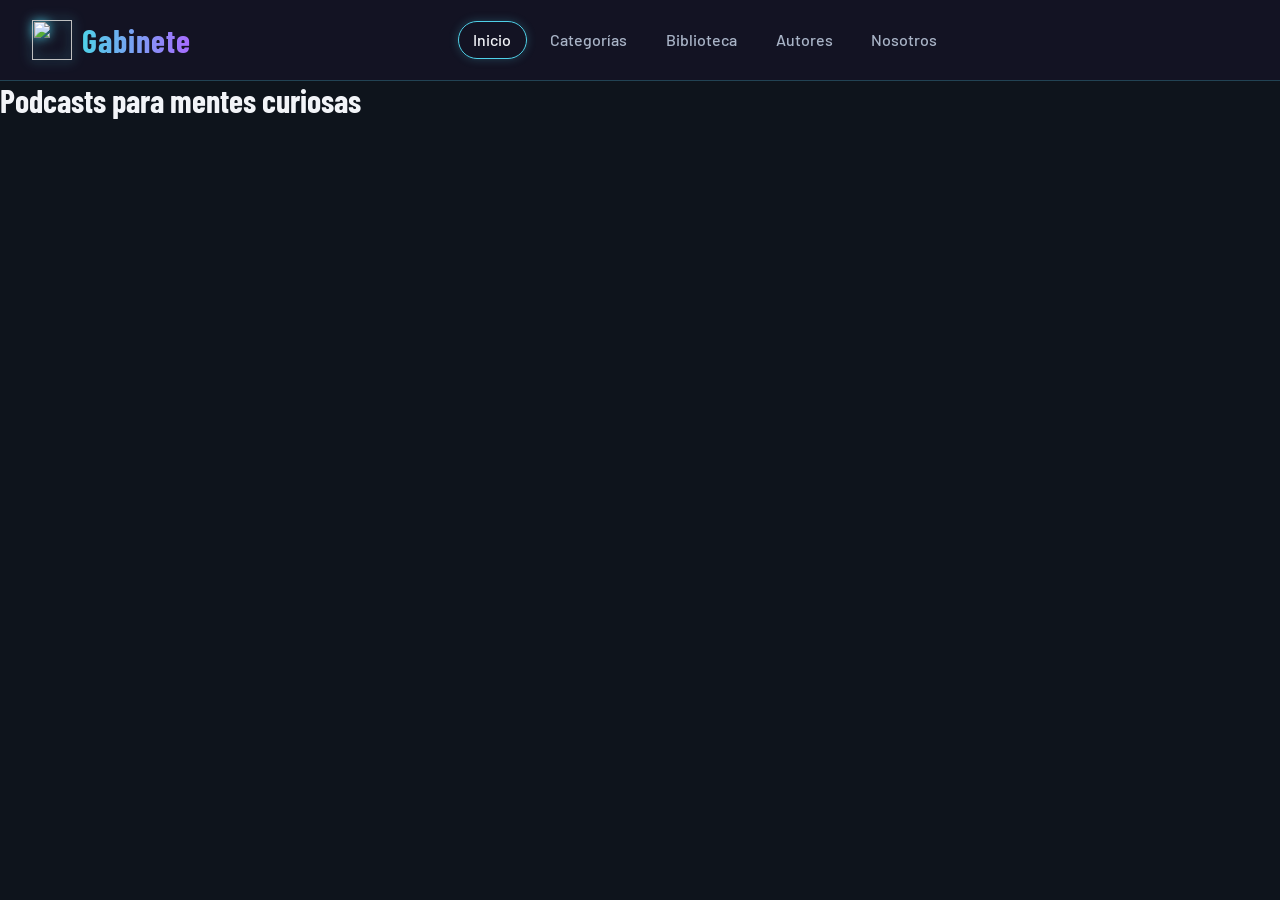
==== index.html @ 18456041 "feat: shared header with logo, navigation menu and animated loader" ====
<!DOCTYPE html>
<html lang="es">
<head>
    <meta charset="UTF-8">
    <meta name="viewport" content="width=device-width, initial-scale=1.0">
    <meta name="description" content="Gabinete, una mini app para escuchar podcasts sobre curiosidades de ciencia, historia, naturaleza, lenguaje, cuerpo humano y espacio.">
    <meta name="author" content="Alba Ruiz de la Vega">
    <title>Gabinete · Podcasts de curiosidades</title>
    <link rel="icon" type="image/svg+xml" href="https://res.cloudinary.com/CLOUD_NAME/image/upload/gabinete/icono.svg">
    <link rel="preconnect" href="https://fonts.googleapis.com">
    <link rel="preconnect" href="https://fonts.gstatic.com" crossorigin>
    <link rel="stylesheet" href="https://fonts.googleapis.com/css2?family=Barlow+Condensed:wght@600;700&family=Barlow:wght@400;500;600&display=swap">
    <link rel="stylesheet" href="styles.css">
</head>
<body>
    <header class="cabecera">
        <a class="cabeceraLogo" href="index.html">
            <img class="cabeceraIcono" src="https://res.cloudinary.com/CLOUD_NAME/image/upload/gabinete/icono.svg" alt="" width="40" height="40">
            <span class="cabeceraNombre">Gabinete</span>
        </a>
        <nav aria-label="Menú principal">
            <ul class="menuLista">
                <li><a class="menuEnlaceActivo" href="index.html" aria-current="page">Inicio</a></li>
                <li><a class="menuEnlace" href="categories.html">Categorías</a></li>
                <li><a class="menuEnlace" href="library.html">Biblioteca</a></li>
                <li><a class="menuEnlace" href="authors.html">Autores</a></li>
                <li><a class="menuEnlace" href="about.html">Nosotros</a></li>
            </ul>
        </nav>
        <div class="cargador" aria-hidden="true"></div>
    </header>
    <main>
        <h1>Podcasts para mentes curiosas</h1>
    </main>
</body>
</html>
---- styles.css ----
:root {
    --colorFondo: #0E141C;
    --colorFondoOscuro: #171328;
    --colorCian: #4FD1E8;
    --colorVioleta: #A86BFF;
    --colorAzul: #2F80ED;
    --colorTexto: #F2F4F8;
    --colorTextoSuave: #A9B4C7;
    --colorCristal: rgba(23, 19, 40, 0.6);
    --colorBordeCristal: rgba(79, 209, 232, 0.25);
    --colorBrilloVioleta: rgba(168, 107, 255, 0.18);
    --degradadoPrincipal: linear-gradient(90deg, var(--colorCian), var(--colorVioleta));
    --transicionBase: 0.3s ease;
    --fuenteTitulos: "Barlow Condensed", sans-serif;
    --fuenteTexto: "Barlow", sans-serif;
}

*,
*::before,
*::after {
    box-sizing: border-box;
    margin: 0;
    padding: 0;
}

body {
    min-height: 100vh;
    background-color: var(--colorFondo);
    color: var(--colorTexto);
    font-family: var(--fuenteTexto);
    font-size: 1rem;
    line-height: 1.5;
}

h1,
h2,
h3 {
    font-family: var(--fuenteTitulos);
    font-weight: 700;
    line-height: 1.2;
}

img {
    display: block;
    max-width: 100%;
}

a {
    color: inherit;
}

a:focus-visible {
    outline: 2px solid var(--colorCian);
    outline-offset: 3px;
}

ul,
ol {
    list-style: none;
}

.tituloOculto {
    position: absolute;
    width: 1px;
    height: 1px;
    overflow: hidden;
    clip-path: inset(50%);
    white-space: nowrap;
}

.cabecera {
    display: flex;
    align-items: center;
    justify-content: space-between;
    gap: 1.5rem;
    padding: 1rem 2rem;
    background-color: var(--colorCristal);
    border-bottom: 1px solid var(--colorBordeCristal);
}

.cabeceraLogo {
    display: flex;
    align-items: center;
    gap: 0.6rem;
    text-decoration: none;
    border-radius: 8px;
    transition: transform var(--transicionBase);
}

.cabeceraIcono {
    filter: drop-shadow(0 0 6px var(--colorCian));
}

.cabeceraNombre {
    font-family: var(--fuenteTitulos);
    font-size: 2rem;
    font-weight: 700;
    letter-spacing: 1px;
    background: var(--degradadoPrincipal);
    background-clip: text;
    color: transparent;
}

.menuLista {
    display: flex;
    flex-wrap: wrap;
    gap: 0.5rem;
}

.menuEnlace,
.menuEnlaceActivo {
    display: block;
    padding: 0.4rem 0.9rem;
    border: 1px solid transparent;
    border-radius: 999px;
    font-weight: 500;
    text-decoration: none;
    transition: background-color var(--transicionBase), color var(--transicionBase), transform var(--transicionBase);
}

.menuEnlace {
    color: var(--colorTextoSuave);
}

.menuEnlaceActivo {
    color: var(--colorTexto);
    border-color: var(--colorCian);
    box-shadow: 0 0 10px var(--colorBordeCristal);
}

.menuEnlace:hover,
.menuEnlaceActivo:hover {
    color: var(--colorTexto);
    background-color: var(--colorBrilloVioleta);
}

.cabeceraLogo:active,
.menuEnlace:active,
.menuEnlaceActivo:active {
    transform: scale(0.95);
}

.cargador {
    width: 28px;
    height: 28px;
    border: 3px solid var(--colorBordeCristal);
    border-top-color: var(--colorCian);
    border-radius: 50%;
    animation: cargaDesvanecida 1s ease-in forwards;
}

@keyframes cargaDesvanecida {
    0% {
        transform: rotate(0deg);
        opacity: 1;
    }

    70% {
        opacity: 1;
    }

    100% {
        transform: rotate(720deg);
        opacity: 0;
    }
}
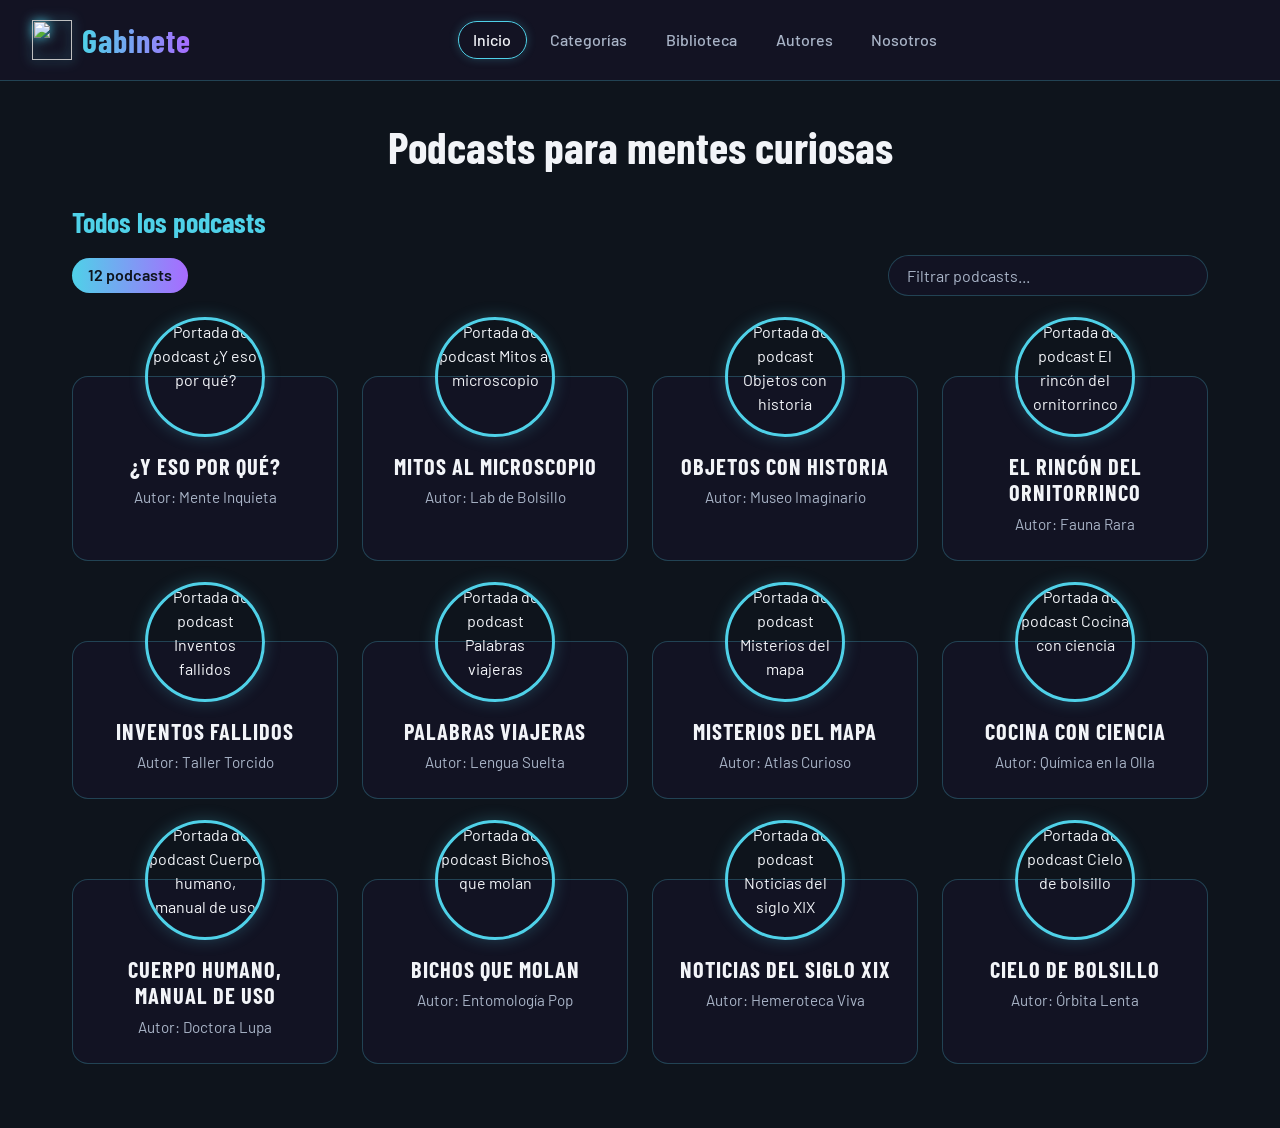
==== commit 0ad56491: "feat: badge, search bar and grid of 12 podcast cards in index" ====
--- a/index.html
+++ b/index.html
@@ -29,8 +29,126 @@
         </nav>
         <div class="cargador" aria-hidden="true"></div>
     </header>
-    <main>
-        <h1>Podcasts para mentes curiosas</h1>
+    <main class="inicio">
+        <h1 class="inicioTitulo">Podcasts para mentes curiosas</h1>
+        <section aria-labelledby="podcastsTitulo">
+            <h2 class="podcastsTitulo" id="podcastsTitulo">Todos los podcasts</h2>
+            <div class="podcastsBarra">
+                <p class="podcastsInsignia">12 podcasts</p>
+                <label class="textoOculto" for="filtroPodcasts">Filtrar podcasts</label>
+                <input class="buscadorCampo" type="search" id="filtroPodcasts" name="filtroPodcasts" placeholder="Filtrar podcasts...">
+            </div>
+            <ul class="podcastsCuadricula">
+                <li>
+                    <article class="tarjeta">
+                        <a class="tarjetaEnlace" href="podcast.html#yEsoPorQue">
+                            <img class="tarjetaImagen" src="https://res.cloudinary.com/CLOUD_NAME/image/upload/gabinete/01.jpg" alt="Portada del podcast ¿Y eso por qué?" width="120" height="120">
+                            <h3 class="tarjetaTitulo">¿Y eso por qué?</h3>
+                            <p class="tarjetaAutor">Autor: Mente Inquieta</p>
+                        </a>
+                    </article>
+                </li>
+                <li>
+                    <article class="tarjeta">
+                        <a class="tarjetaEnlace" href="podcast.html#mitosAlMicroscopio">
+                            <img class="tarjetaImagen" src="https://res.cloudinary.com/CLOUD_NAME/image/upload/gabinete/02.jpg" alt="Portada del podcast Mitos al microscopio" width="120" height="120">
+                            <h3 class="tarjetaTitulo">Mitos al microscopio</h3>
+                            <p class="tarjetaAutor">Autor: Lab de Bolsillo</p>
+                        </a>
+                    </article>
+                </li>
+                <li>
+                    <article class="tarjeta">
+                        <a class="tarjetaEnlace" href="podcast.html#objetosConHistoria">
+                            <img class="tarjetaImagen" src="https://res.cloudinary.com/CLOUD_NAME/image/upload/gabinete/03.jpg" alt="Portada del podcast Objetos con historia" width="120" height="120">
+                            <h3 class="tarjetaTitulo">Objetos con historia</h3>
+                            <p class="tarjetaAutor">Autor: Museo Imaginario</p>
+                        </a>
+                    </article>
+                </li>
+                <li>
+                    <article class="tarjeta">
+                        <a class="tarjetaEnlace" href="podcast.html#rinconOrnitorrinco">
+                            <img class="tarjetaImagen" src="https://res.cloudinary.com/CLOUD_NAME/image/upload/gabinete/04.jpg" alt="Portada del podcast El rincón del ornitorrinco" width="120" height="120">
+                            <h3 class="tarjetaTitulo">El rincón del ornitorrinco</h3>
+                            <p class="tarjetaAutor">Autor: Fauna Rara</p>
+                        </a>
+                    </article>
+                </li>
+                <li>
+                    <article class="tarjeta">
+                        <a class="tarjetaEnlace" href="podcast.html#inventosFallidos">
+                            <img class="tarjetaImagen" src="https://res.cloudinary.com/CLOUD_NAME/image/upload/gabinete/05.jpg" alt="Portada del podcast Inventos fallidos" width="120" height="120">
+                            <h3 class="tarjetaTitulo">Inventos fallidos</h3>
+                            <p class="tarjetaAutor">Autor: Taller Torcido</p>
+                        </a>
+                    </article>
+                </li>
+                <li>
+                    <article class="tarjeta">
+                        <a class="tarjetaEnlace" href="podcast.html#palabrasViajeras">
+                            <img class="tarjetaImagen" src="https://res.cloudinary.com/CLOUD_NAME/image/upload/gabinete/06.jpg" alt="Portada del podcast Palabras viajeras" width="120" height="120">
+                            <h3 class="tarjetaTitulo">Palabras viajeras</h3>
+                            <p class="tarjetaAutor">Autor: Lengua Suelta</p>
+                        </a>
+                    </article>
+                </li>
+                <li>
+                    <article class="tarjeta">
+                        <a class="tarjetaEnlace" href="podcast.html#misteriosDelMapa">
+                            <img class="tarjetaImagen" src="https://res.cloudinary.com/CLOUD_NAME/image/upload/gabinete/07.jpg" alt="Portada del podcast Misterios del mapa" width="120" height="120">
+                            <h3 class="tarjetaTitulo">Misterios del mapa</h3>
+                            <p class="tarjetaAutor">Autor: Atlas Curioso</p>
+                        </a>
+                    </article>
+                </li>
+                <li>
+                    <article class="tarjeta">
+                        <a class="tarjetaEnlace" href="podcast.html#cocinaConCiencia">
+                            <img class="tarjetaImagen" src="https://res.cloudinary.com/CLOUD_NAME/image/upload/gabinete/08.jpg" alt="Portada del podcast Cocina con ciencia" width="120" height="120">
+                            <h3 class="tarjetaTitulo">Cocina con ciencia</h3>
+                            <p class="tarjetaAutor">Autor: Química en la Olla</p>
+                        </a>
+                    </article>
+                </li>
+                <li>
+                    <article class="tarjeta">
+                        <a class="tarjetaEnlace" href="podcast.html#cuerpoHumano">
+                            <img class="tarjetaImagen" src="https://res.cloudinary.com/CLOUD_NAME/image/upload/gabinete/09.jpg" alt="Portada del podcast Cuerpo humano, manual de uso" width="120" height="120">
+                            <h3 class="tarjetaTitulo">Cuerpo humano, manual de uso</h3>
+                            <p class="tarjetaAutor">Autor: Doctora Lupa</p>
+                        </a>
+                    </article>
+                </li>
+                <li>
+                    <article class="tarjeta">
+                        <a class="tarjetaEnlace" href="podcast.html#bichosQueMolan">
+                            <img class="tarjetaImagen" src="https://res.cloudinary.com/CLOUD_NAME/image/upload/gabinete/10.jpg" alt="Portada del podcast Bichos que molan" width="120" height="120">
+                            <h3 class="tarjetaTitulo">Bichos que molan</h3>
+                            <p class="tarjetaAutor">Autor: Entomología Pop</p>
+                        </a>
+                    </article>
+                </li>
+                <li>
+                    <article class="tarjeta">
+                        <a class="tarjetaEnlace" href="podcast.html#noticiasSigloXix">
+                            <img class="tarjetaImagen" src="https://res.cloudinary.com/CLOUD_NAME/image/upload/gabinete/11.jpg" alt="Portada del podcast Noticias del siglo XIX" width="120" height="120">
+                            <h3 class="tarjetaTitulo">Noticias del siglo XIX</h3>
+                            <p class="tarjetaAutor">Autor: Hemeroteca Viva</p>
+                        </a>
+                    </article>
+                </li>
+                <li>
+                    <article class="tarjeta">
+                        <a class="tarjetaEnlace" href="podcast.html#cieloDeBolsillo">
+                            <img class="tarjetaImagen" src="https://res.cloudinary.com/CLOUD_NAME/image/upload/gabinete/12.jpg" alt="Portada del podcast Cielo de bolsillo" width="120" height="120">
+                            <h3 class="tarjetaTitulo">Cielo de bolsillo</h3>
+                            <p class="tarjetaAutor">Autor: Órbita Lenta</p>
+                        </a>
+                    </article>
+                </li>
+            </ul>
+        </section>
     </main>
 </body>
 </html>
--- a/styles.css
+++ b/styles.css
@@ -59,7 +59,7 @@
     list-style: none;
 }
 
-.tituloOculto {
+.textoOculto {
     position: absolute;
     width: 1px;
     height: 1px;
@@ -164,3 +164,129 @@
         opacity: 0;
     }
 }
+
+.inicio {
+    max-width: 1200px;
+    margin: 0 auto;
+    padding: 2.5rem 2rem 4rem;
+}
+
+.inicioTitulo {
+    margin-bottom: 2rem;
+    font-size: 2.75rem;
+    text-align: center;
+}
+
+.podcastsTitulo {
+    margin-bottom: 1rem;
+    font-size: 1.75rem;
+    color: var(--colorCian);
+}
+
+.podcastsBarra {
+    display: flex;
+    align-items: center;
+    justify-content: space-between;
+    flex-wrap: wrap;
+    gap: 1rem;
+}
+
+.podcastsInsignia {
+    padding: 0.35rem 1rem;
+    border-radius: 999px;
+    background: var(--degradadoPrincipal);
+    color: var(--colorFondo);
+    font-weight: 600;
+}
+
+.buscadorCampo {
+    width: 100%;
+    max-width: 320px;
+    padding: 0.6rem 1.1rem;
+    border: 1px solid var(--colorBordeCristal);
+    border-radius: 999px;
+    background-color: var(--colorCristal);
+    color: var(--colorTexto);
+    font-family: inherit;
+    font-size: 1rem;
+    transition: border-color var(--transicionBase), box-shadow var(--transicionBase);
+}
+
+.buscadorCampo::placeholder {
+    color: var(--colorTextoSuave);
+}
+
+.buscadorCampo:hover {
+    border-color: var(--colorCian);
+}
+
+.buscadorCampo:focus,
+.buscadorCampo:focus-visible {
+    outline: none;
+    border-color: var(--colorVioleta);
+    box-shadow: 0 0 0 3px var(--colorBrilloVioleta), 0 0 14px var(--colorVioleta);
+}
+
+.buscadorCampo:active {
+    border-color: var(--colorAzul);
+}
+
+.podcastsCuadricula {
+    display: grid;
+    grid-template-columns: repeat(4, 1fr);
+    column-gap: 1.5rem;
+    row-gap: 5rem;
+    margin-top: 5rem;
+}
+
+.tarjeta {
+    height: 100%;
+    border: 1px solid var(--colorBordeCristal);
+    border-radius: 16px;
+    background-color: var(--colorCristal);
+    text-align: center;
+    transition: transform var(--transicionBase), border-color var(--transicionBase), box-shadow var(--transicionBase);
+}
+
+.tarjeta:hover,
+.tarjeta:focus-within {
+    transform: translateY(-6px);
+    border-color: var(--colorCian);
+    box-shadow: 0 0 18px var(--colorBordeCristal);
+}
+
+.tarjeta:active {
+    transform: translateY(-2px) scale(0.98);
+}
+
+.tarjetaEnlace {
+    display: flex;
+    flex-direction: column;
+    align-items: center;
+    height: 100%;
+    padding: 0 1.25rem 1.5rem;
+    border-radius: 16px;
+    text-decoration: none;
+}
+
+.tarjetaImagen {
+    width: 120px;
+    height: 120px;
+    margin-top: -60px;
+    border: 3px solid var(--colorCian);
+    border-radius: 50%;
+    object-fit: cover;
+    box-shadow: 0 0 16px var(--colorBordeCristal);
+}
+
+.tarjetaTitulo {
+    margin: 1rem 0 0.4rem;
+    font-size: 1.4rem;
+    letter-spacing: 1px;
+    text-transform: uppercase;
+}
+
+.tarjetaAutor {
+    color: var(--colorTextoSuave);
+    font-size: 0.95rem;
+}
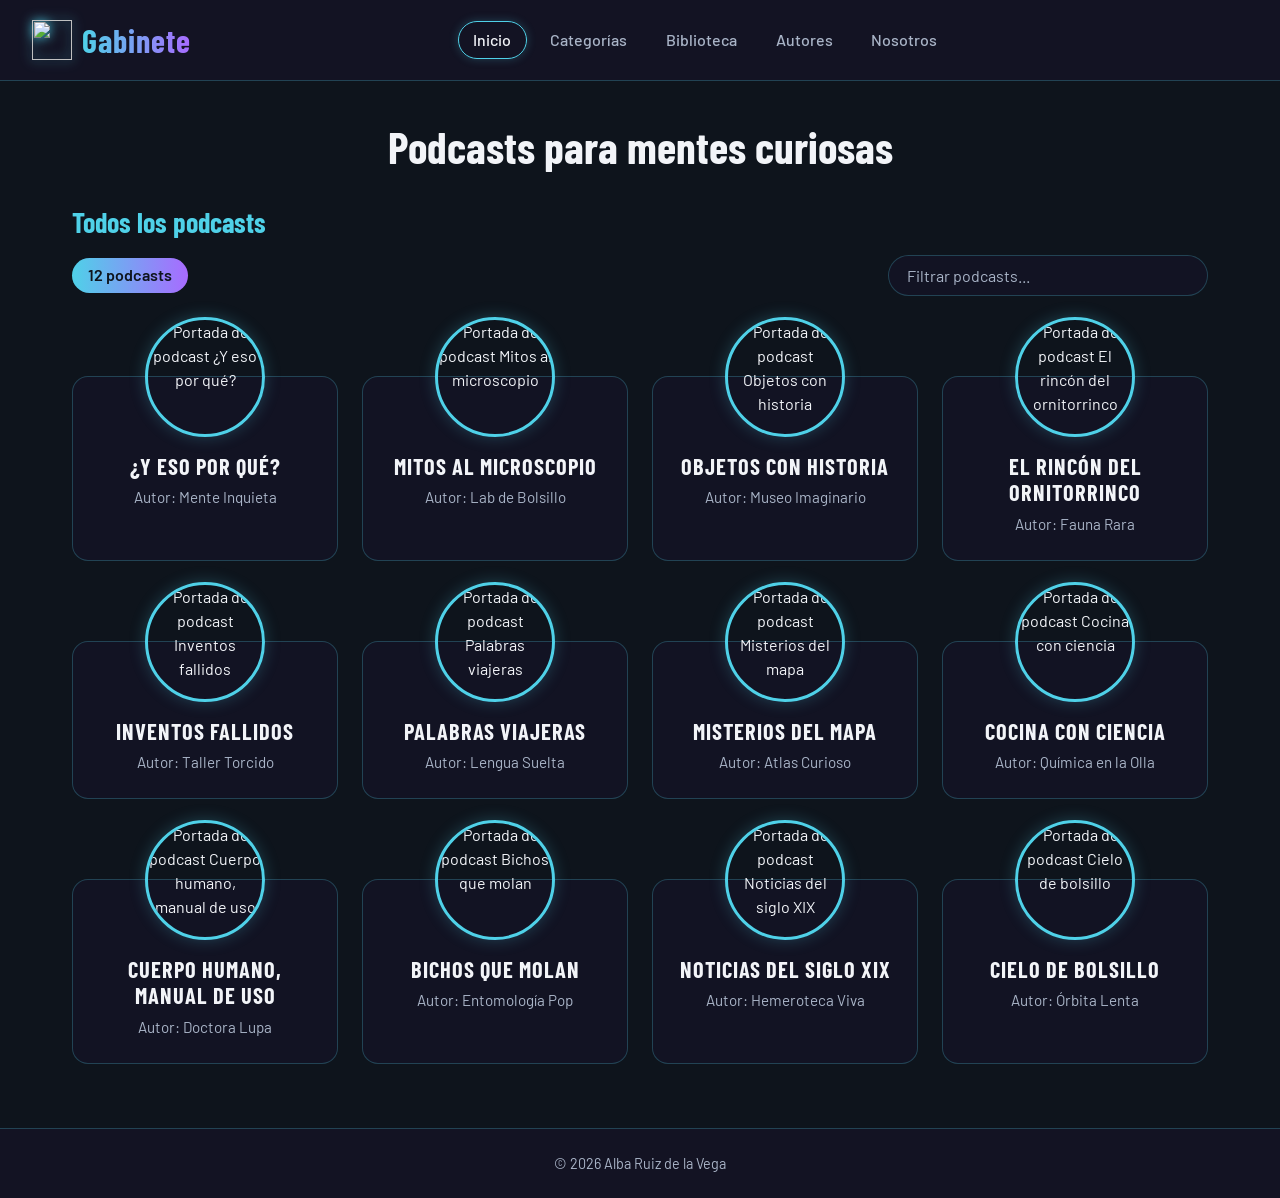
==== commit 3382ead2: "feat: pie de página común en las tres páginas" ====
--- a/index.html
+++ b/index.html
@@ -150,5 +150,8 @@
             </ul>
         </section>
     </main>
+    <footer class="pie">
+        <p>© 2026 Alba Ruiz de la Vega</p>
+    </footer>
 </body>
 </html>
--- a/styles.css
+++ b/styles.css
@@ -24,6 +24,8 @@
 }
 
 body {
+    display: flex;
+    flex-direction: column;
     min-height: 100vh;
     background-color: var(--colorFondo);
     color: var(--colorTexto);
@@ -49,7 +51,8 @@
     color: inherit;
 }
 
-a:focus-visible {
+a:focus-visible,
+.transcripcionResumen:focus-visible {
     outline: 2px solid var(--colorCian);
     outline-offset: 3px;
 }
@@ -165,7 +168,9 @@
     }
 }
 
-.inicio {
+.inicio,
+.detalle {
+    width: 100%;
     max-width: 1200px;
     margin: 0 auto;
     padding: 2.5rem 2rem 4rem;
@@ -191,7 +196,9 @@
     gap: 1rem;
 }
 
-.podcastsInsignia {
+.podcastsInsignia,
+.episodioEtiqueta {
+    width: fit-content;
     padding: 0.35rem 1rem;
     border-radius: 999px;
     background: var(--degradadoPrincipal);
@@ -212,10 +219,6 @@
     transition: border-color var(--transicionBase), box-shadow var(--transicionBase);
 }
 
-.buscadorCampo::placeholder {
-    color: var(--colorTextoSuave);
-}
-
 .buscadorCampo:hover {
     border-color: var(--colorCian);
 }
@@ -239,11 +242,17 @@
     margin-top: 5rem;
 }
 
-.tarjeta {
-    height: 100%;
+.tarjeta,
+.lateral,
+.episodiosContador,
+.episodioContenido {
     border: 1px solid var(--colorBordeCristal);
     border-radius: 16px;
     background-color: var(--colorCristal);
+}
+
+.tarjeta {
+    height: 100%;
     text-align: center;
     transition: transform var(--transicionBase), border-color var(--transicionBase), box-shadow var(--transicionBase);
 }
@@ -287,6 +296,204 @@
 }
 
 .tarjetaAutor {
+    font-size: 0.95rem;
+}
+
+.buscadorCampo::placeholder,
+.tarjetaAutor,
+.lateralDescripcion,
+.episodiosTabla td,
+.episodioDatos,
+.transcripcionTexto,
+.pie {
     color: var(--colorTextoSuave);
-    font-size: 0.95rem;
-}
+}
+
+.podcast,
+.podcastPorDefecto,
+.episodio,
+.episodioPorDefecto {
+    display: none;
+    align-items: flex-start;
+    gap: 2rem;
+}
+
+.podcast:target,
+.podcastPorDefecto:target,
+.listaPodcasts:not(:has(:target)) .podcastPorDefecto,
+.episodio:target,
+.episodioPorDefecto:target,
+.listaEpisodios:not(:has(:target)) .episodioPorDefecto {
+    display: flex;
+}
+
+.lateral {
+    flex: 0 0 300px;
+    padding: 1.5rem;
+}
+
+.lateralImagen {
+    width: 100%;
+    height: auto;
+    margin-bottom: 1rem;
+    border-radius: 12px;
+    aspect-ratio: 1;
+    object-fit: cover;
+}
+
+.lateralTitulo,
+.lateralAutor {
+    margin-bottom: 0.75rem;
+    padding-bottom: 0.75rem;
+    border-bottom: 1px solid var(--colorBordeCristal);
+}
+
+.lateralTitulo {
+    font-size: 1.9rem;
+}
+
+.lateralAutor {
+    color: var(--colorCian);
+    font-weight: 500;
+}
+
+.lateralEnlaceImagen {
+    display: block;
+    border-radius: 12px;
+    transition: opacity var(--transicionBase), transform var(--transicionBase);
+}
+
+.lateralEnlaceImagen:hover {
+    opacity: 0.85;
+}
+
+.lateralEnlaceImagen:active {
+    transform: scale(0.98);
+}
+
+.episodios {
+    flex: 1;
+    min-width: 0;
+}
+
+.episodiosContador {
+    display: inline-block;
+    margin-bottom: 1.25rem;
+    padding: 0.6rem 1.4rem;
+    font-size: 1.5rem;
+}
+
+.episodiosTabla {
+    width: 100%;
+    border: 1px solid var(--colorBordeCristal);
+    border-collapse: collapse;
+    background-color: var(--colorCristal);
+}
+
+.episodiosTabla th,
+.episodiosTabla td {
+    padding: 0.85rem 1rem;
+    border-bottom: 1px solid var(--colorBordeCristal);
+    text-align: left;
+}
+
+.episodiosTabla th {
+    background-color: var(--colorFondoOscuro);
+    color: var(--colorCian);
+    font-family: var(--fuenteTitulos);
+    font-size: 1.1rem;
+    letter-spacing: 1px;
+    text-transform: uppercase;
+}
+
+.episodiosEnlace,
+.lateralEnlace,
+.episodioEnlace {
+    text-decoration: none;
+    transition: color var(--transicionBase);
+}
+
+.episodiosEnlace {
+    color: var(--colorTexto);
+    font-weight: 500;
+}
+
+.episodioEnlace {
+    color: var(--colorCian);
+    font-weight: 600;
+}
+
+.episodiosEnlace:hover,
+.lateralEnlace:hover,
+.episodioEnlace:hover {
+    color: var(--colorCian);
+    text-decoration: underline;
+}
+
+.episodiosEnlace:active,
+.lateralEnlace:active,
+.episodioEnlace:active {
+    color: var(--colorVioleta);
+}
+
+.episodioContenido {
+    flex: 1;
+    min-width: 0;
+    padding: 2rem;
+}
+
+.episodioTitulo {
+    margin: 1rem 0 0.5rem;
+    font-size: 2.4rem;
+}
+
+.episodioDatos {
+    margin-bottom: 1.5rem;
+    font-weight: 500;
+}
+
+.episodioTexto {
+    margin-bottom: 1rem;
+}
+
+.episodioAudio {
+    display: block;
+    width: 100%;
+    margin: 1.5rem 0;
+    border: 1px solid var(--colorCian);
+    border-radius: 999px;
+    box-shadow: 0 0 14px var(--colorBordeCristal);
+}
+
+.transcripcion {
+    padding: 1rem 1.25rem;
+    border: 1px solid var(--colorBordeCristal);
+    border-radius: 12px;
+    background-color: var(--colorFondoOscuro);
+}
+
+.transcripcionResumen {
+    color: var(--colorCian);
+    font-family: var(--fuenteTitulos);
+    font-size: 1.25rem;
+    font-weight: 600;
+    cursor: pointer;
+    transition: color var(--transicionBase);
+}
+
+.transcripcionResumen:hover {
+    color: var(--colorTexto);
+}
+
+.transcripcionTexto {
+    margin-top: 0.75rem;
+}
+
+.pie {
+    margin-top: auto;
+    padding: 1.5rem 2rem;
+    border-top: 1px solid var(--colorBordeCristal);
+    background-color: var(--colorCristal);
+    font-size: 0.9rem;
+    text-align: center;
+}
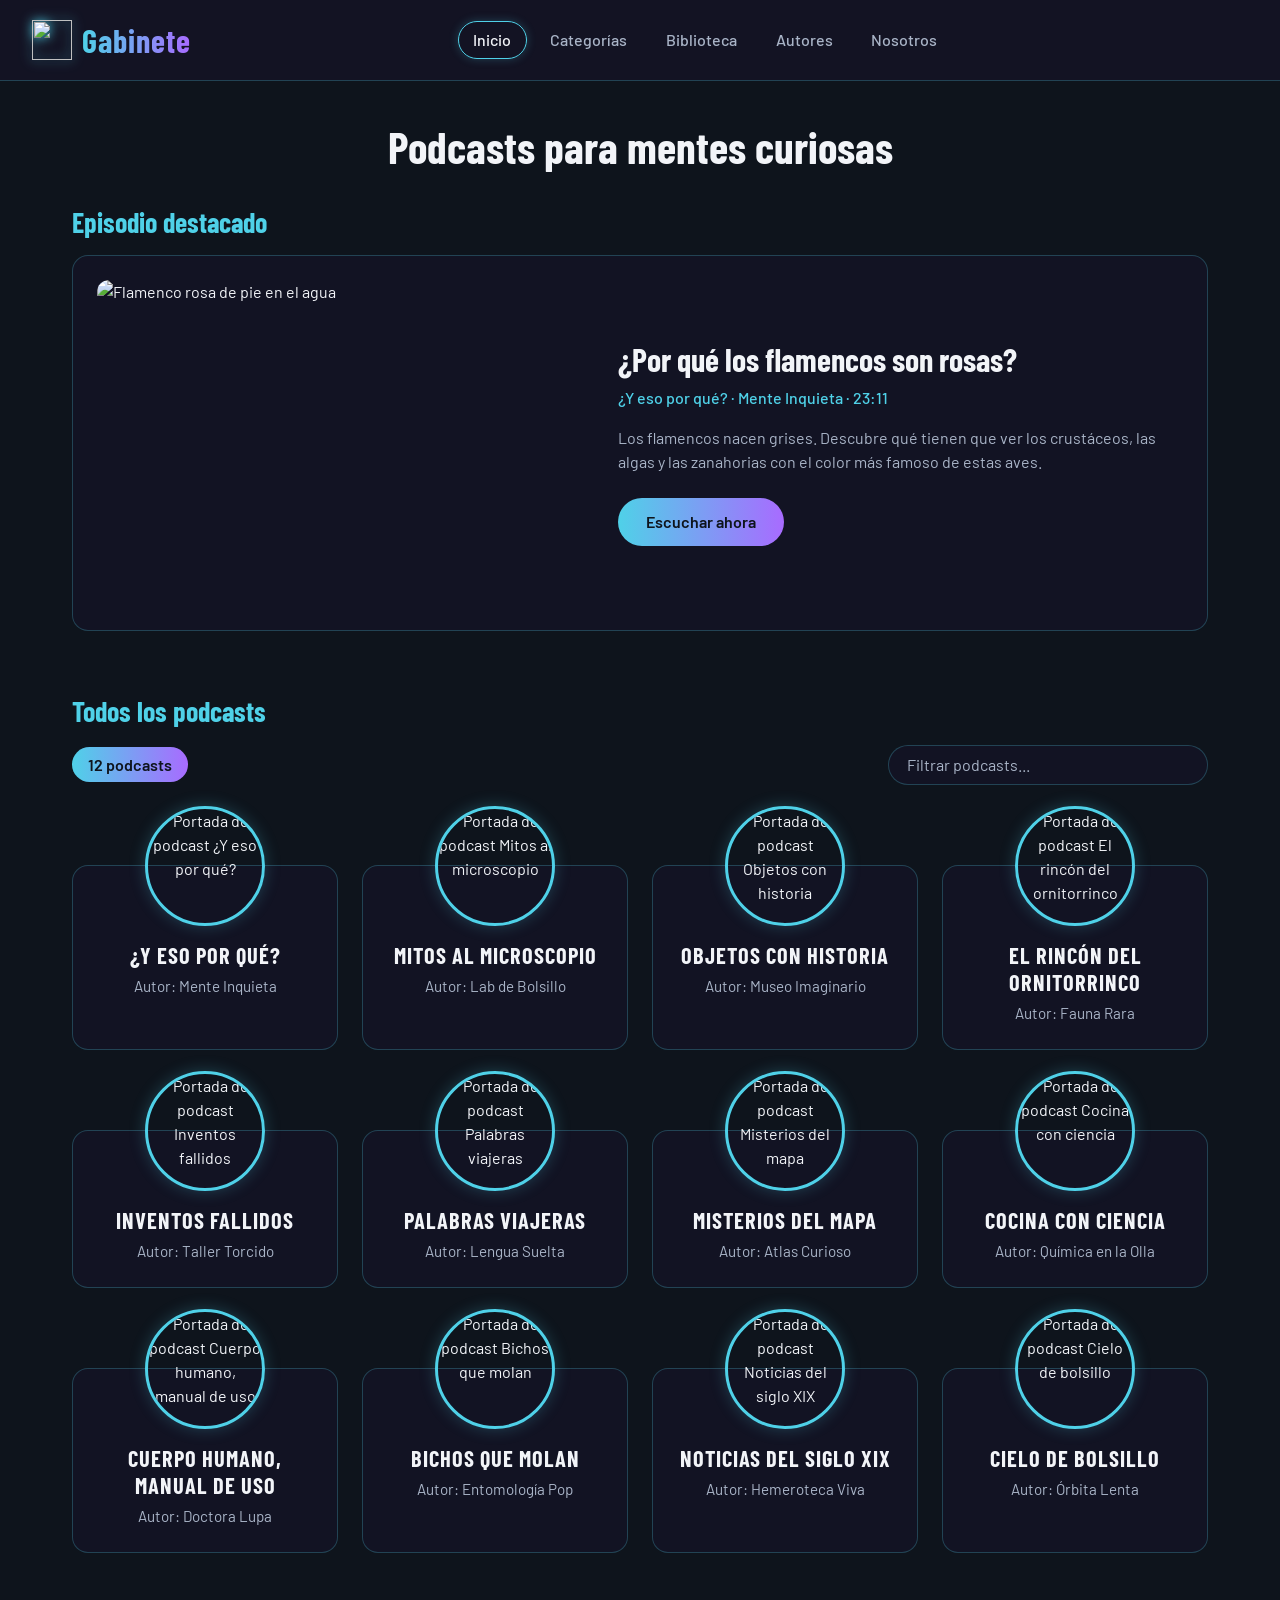
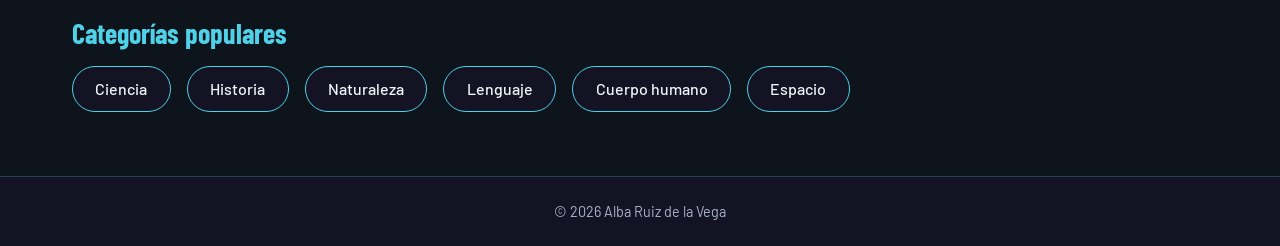
==== commit 373838e6: "feat: featured episode and popular categories in index" ====
--- a/index.html
+++ b/index.html
@@ -31,6 +31,18 @@
     </header>
     <main class="inicio">
         <h1 class="inicioTitulo">Podcasts para mentes curiosas</h1>
+        <section aria-labelledby="destacadoTitulo">
+            <h2 class="destacadoTitulo" id="destacadoTitulo">Episodio destacado</h2>
+            <article class="destacadoTarjeta">
+                <img class="destacadoImagen" src="https://res.cloudinary.com/CLOUD_NAME/image/upload/gabinete/destacado.jpg" alt="Flamenco rosa de pie en el agua" width="480" height="320">
+                <div class="destacadoTexto">
+                    <h3 class="destacadoEpisodio">¿Por qué los flamencos son rosas?</h3>
+                    <p class="destacadoDatos">¿Y eso por qué? · Mente Inquieta · 23:11</p>
+                    <p class="destacadoDescripcion">Los flamencos nacen grises. Descubre qué tienen que ver los crustáceos, las algas y las zanahorias con el color más famoso de estas aves.</p>
+                    <a class="destacadoBoton" href="episode.html#flamencosRosas">Escuchar ahora</a>
+                </div>
+            </article>
+        </section>
         <section aria-labelledby="podcastsTitulo">
             <h2 class="podcastsTitulo" id="podcastsTitulo">Todos los podcasts</h2>
             <div class="podcastsBarra">
@@ -149,6 +161,17 @@
                 </li>
             </ul>
         </section>
+        <section aria-labelledby="categoriasTitulo">
+            <h2 class="categoriasTitulo" id="categoriasTitulo">Categorías populares</h2>
+            <ul class="categoriasLista">
+                <li><a class="categoriasEnlace" href="categories.html#ciencia">Ciencia</a></li>
+                <li><a class="categoriasEnlace" href="categories.html#historia">Historia</a></li>
+                <li><a class="categoriasEnlace" href="categories.html#naturaleza">Naturaleza</a></li>
+                <li><a class="categoriasEnlace" href="categories.html#lenguaje">Lenguaje</a></li>
+                <li><a class="categoriasEnlace" href="categories.html#cuerpoHumano">Cuerpo humano</a></li>
+                <li><a class="categoriasEnlace" href="categories.html#espacio">Espacio</a></li>
+            </ul>
+        </section>
     </main>
     <footer class="pie">
         <p>© 2026 Alba Ruiz de la Vega</p>
--- a/styles.css
+++ b/styles.css
@@ -182,10 +182,47 @@
     text-align: center;
 }
 
-.podcastsTitulo {
+.destacadoTitulo,
+.podcastsTitulo,
+.categoriasTitulo {
     margin-bottom: 1rem;
     font-size: 1.75rem;
     color: var(--colorCian);
+}
+
+.destacadoTarjeta {
+    display: flex;
+    align-items: center;
+    gap: 2rem;
+    margin-bottom: 4rem;
+    padding: 1.5rem;
+}
+
+.destacadoImagen {
+    width: 45%;
+    height: auto;
+    border-radius: 12px;
+    aspect-ratio: 3 / 2;
+    object-fit: cover;
+}
+
+.destacadoTexto {
+    flex: 1;
+}
+
+.destacadoEpisodio {
+    margin-bottom: 0.5rem;
+    font-size: 2rem;
+}
+
+.destacadoDatos {
+    margin-bottom: 1rem;
+    color: var(--colorCian);
+    font-weight: 500;
+}
+
+.destacadoDescripcion {
+    margin-bottom: 1.5rem;
 }
 
 .podcastsBarra {
@@ -197,13 +234,30 @@
 }
 
 .podcastsInsignia,
-.episodioEtiqueta {
+.episodioEtiqueta,
+.destacadoBoton {
     width: fit-content;
     padding: 0.35rem 1rem;
     border-radius: 999px;
     background: var(--degradadoPrincipal);
     color: var(--colorFondo);
     font-weight: 600;
+}
+
+.destacadoBoton {
+    display: inline-block;
+    padding: 0.75rem 1.75rem;
+    text-decoration: none;
+    transition: transform var(--transicionBase), box-shadow var(--transicionBase);
+}
+
+.destacadoBoton:hover {
+    transform: translateY(-2px);
+    box-shadow: 0 0 18px var(--colorVioleta);
+}
+
+.destacadoBoton:active {
+    transform: scale(0.96);
 }
 
 .buscadorCampo {
@@ -245,7 +299,8 @@
 .tarjeta,
 .lateral,
 .episodiosContador,
-.episodioContenido {
+.episodioContenido,
+.destacadoTarjeta {
     border: 1px solid var(--colorBordeCristal);
     border-radius: 16px;
     background-color: var(--colorCristal);
@@ -299,8 +354,39 @@
     font-size: 0.95rem;
 }
 
+.categoriasTitulo {
+    margin-top: 4rem;
+}
+
+.categoriasLista {
+    display: flex;
+    flex-wrap: wrap;
+    gap: 1rem;
+}
+
+.categoriasEnlace {
+    display: block;
+    padding: 0.6rem 1.4rem;
+    border: 1px solid var(--colorCian);
+    border-radius: 999px;
+    background-color: var(--colorCristal);
+    font-weight: 500;
+    text-decoration: none;
+    transition: background-color var(--transicionBase), border-color var(--transicionBase), transform var(--transicionBase);
+}
+
+.categoriasEnlace:hover {
+    border-color: var(--colorVioleta);
+    background-color: var(--colorBrilloVioleta);
+}
+
+.categoriasEnlace:active {
+    transform: scale(0.95);
+}
+
 .buscadorCampo::placeholder,
 .tarjetaAutor,
+.destacadoDescripcion,
 .lateralDescripcion,
 .episodiosTabla td,
 .episodioDatos,
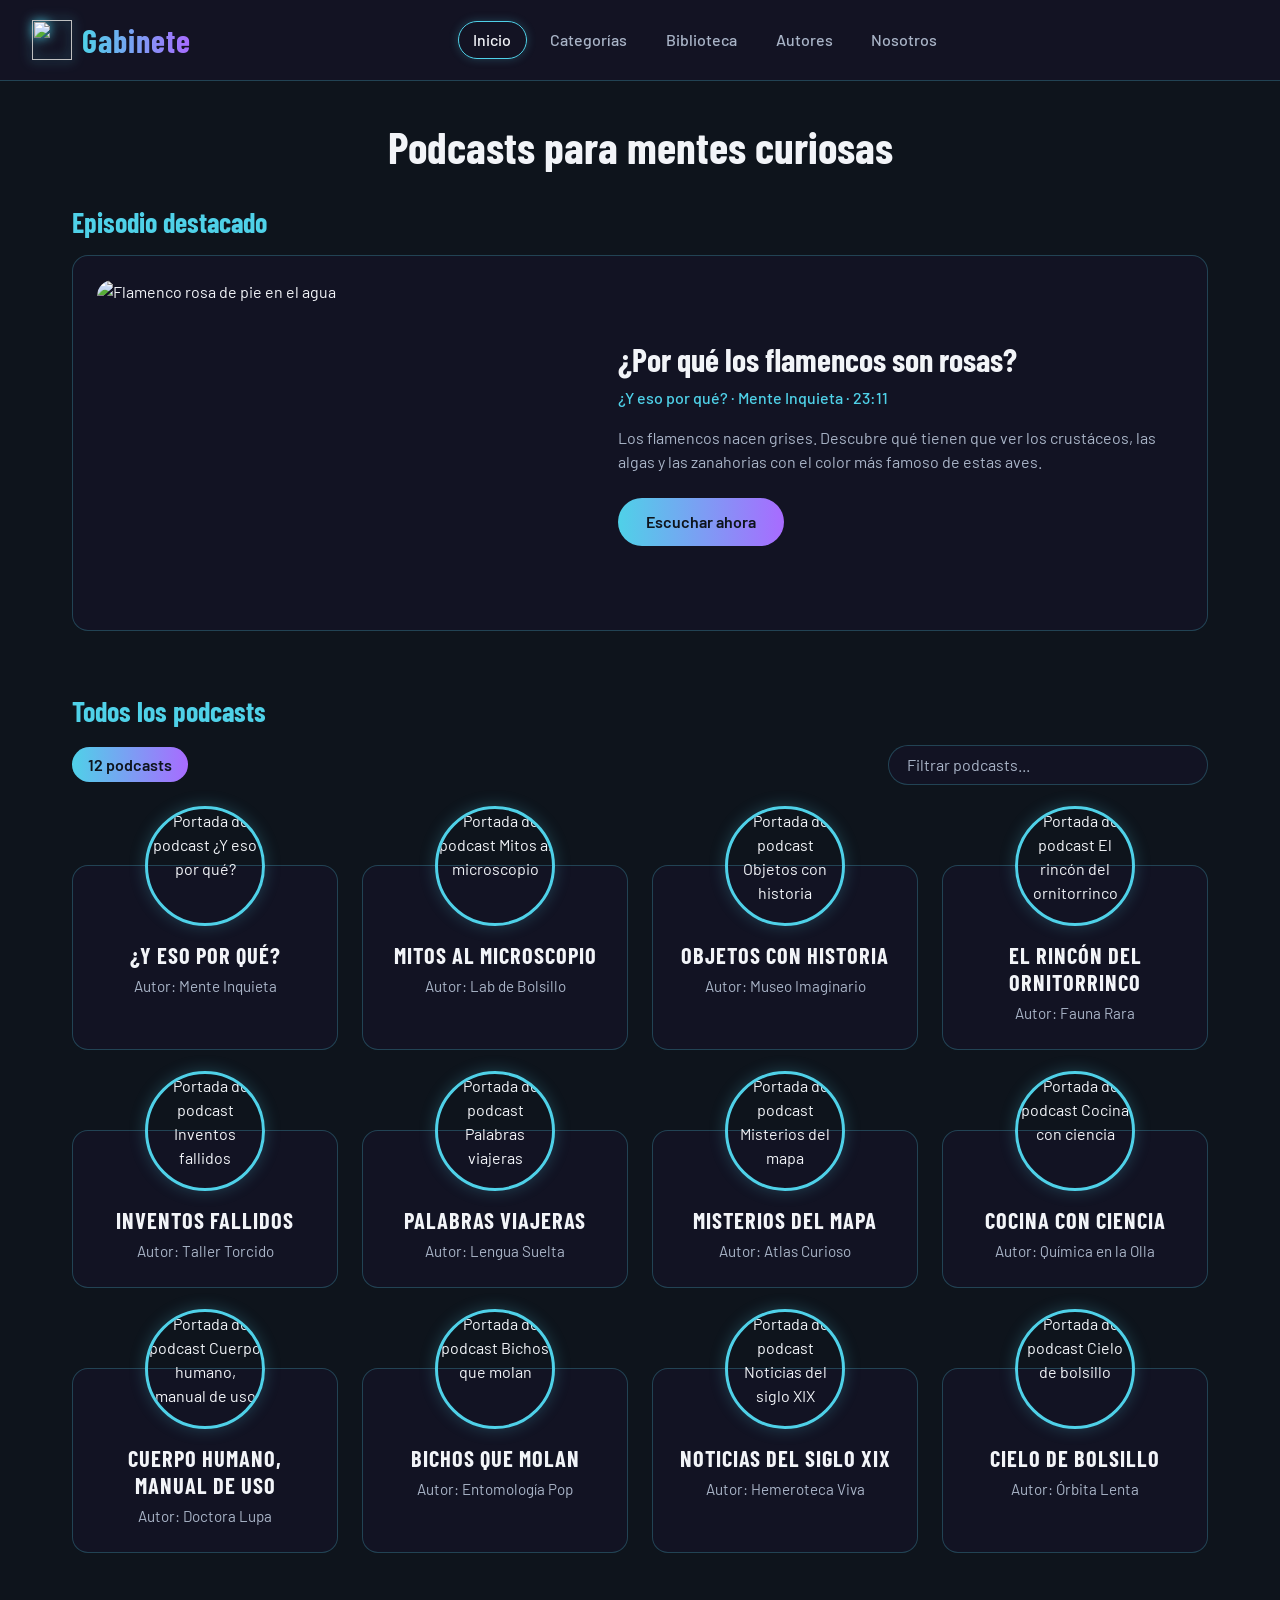
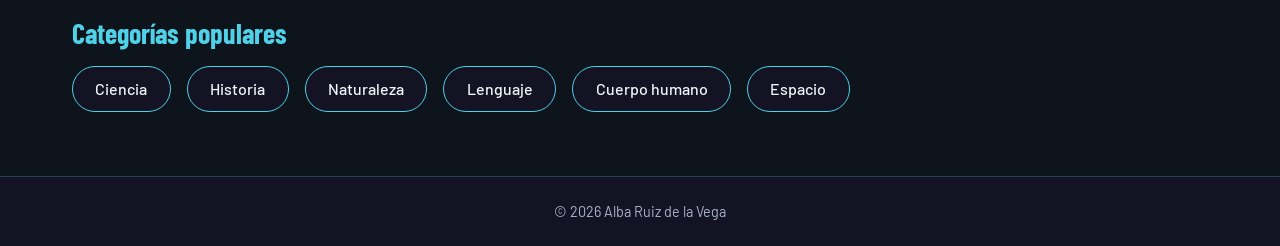
==== commit ceb7c5d7: "feat: new illustrated covers and author images with rounded rectangle shape" ====
--- a/index.html
+++ b/index.html
@@ -6,174 +6,174 @@
     <meta name="description" content="Gabinete, una mini app para escuchar podcasts sobre curiosidades de ciencia, historia, naturaleza, lenguaje, cuerpo humano y espacio.">
     <meta name="author" content="Alba Ruiz de la Vega">
     <title>Gabinete · Podcasts de curiosidades</title>
-    <link rel="icon" type="image/svg+xml" href="https://res.cloudinary.com/CLOUD_NAME/image/upload/gabinete/icono.svg">
+    <link rel="icon" type="image/svg+xml" href="https://res.cloudinary.com/daul6tzck/image/upload/icono_tronwy.svg">
     <link rel="preconnect" href="https://fonts.googleapis.com">
     <link rel="preconnect" href="https://fonts.gstatic.com" crossorigin>
     <link rel="stylesheet" href="https://fonts.googleapis.com/css2?family=Barlow+Condensed:wght@600;700&family=Barlow:wght@400;500;600&display=swap">
     <link rel="stylesheet" href="styles.css">
 </head>
 <body>
-    <header class="cabecera">
-        <a class="cabeceraLogo" href="index.html">
-            <img class="cabeceraIcono" src="https://res.cloudinary.com/CLOUD_NAME/image/upload/gabinete/icono.svg" alt="" width="40" height="40">
-            <span class="cabeceraNombre">Gabinete</span>
+    <header class="header">
+        <a class="headerLogo" href="index.html">
+            <img class="headerIcon" src="https://res.cloudinary.com/daul6tzck/image/upload/icono_tronwy.svg" alt="" width="40" height="40">
+            <span class="headerName">Gabinete</span>
         </a>
-        <nav aria-label="Menú principal">
-            <ul class="menuLista">
-                <li><a class="menuEnlaceActivo" href="index.html" aria-current="page">Inicio</a></li>
-                <li><a class="menuEnlace" href="categories.html">Categorías</a></li>
-                <li><a class="menuEnlace" href="library.html">Biblioteca</a></li>
-                <li><a class="menuEnlace" href="authors.html">Autores</a></li>
-                <li><a class="menuEnlace" href="about.html">Nosotros</a></li>
+        <nav class="menu" aria-label="Menú principal">
+            <ul class="menuList">
+                <li><a class="menuLinkActive" href="index.html" aria-current="page">Inicio</a></li>
+                <li><a class="menuLink" href="categories.html">Categorías</a></li>
+                <li><a class="menuLink" href="library.html">Biblioteca</a></li>
+                <li><a class="menuLink" href="authors.html">Autores</a></li>
+                <li><a class="menuLink" href="about.html">Nosotros</a></li>
             </ul>
         </nav>
-        <div class="cargador" aria-hidden="true"></div>
+        <div class="loader" aria-hidden="true"></div>
     </header>
-    <main class="inicio">
-        <h1 class="inicioTitulo">Podcasts para mentes curiosas</h1>
-        <section aria-labelledby="destacadoTitulo">
-            <h2 class="destacadoTitulo" id="destacadoTitulo">Episodio destacado</h2>
-            <article class="destacadoTarjeta">
-                <img class="destacadoImagen" src="https://res.cloudinary.com/CLOUD_NAME/image/upload/gabinete/destacado.jpg" alt="Flamenco rosa de pie en el agua" width="480" height="320">
-                <div class="destacadoTexto">
-                    <h3 class="destacadoEpisodio">¿Por qué los flamencos son rosas?</h3>
-                    <p class="destacadoDatos">¿Y eso por qué? · Mente Inquieta · 23:11</p>
-                    <p class="destacadoDescripcion">Los flamencos nacen grises. Descubre qué tienen que ver los crustáceos, las algas y las zanahorias con el color más famoso de estas aves.</p>
-                    <a class="destacadoBoton" href="episode.html#flamencosRosas">Escuchar ahora</a>
+    <main class="home">
+        <h1 class="homeTitle">Podcasts para mentes curiosas</h1>
+        <section aria-labelledby="featuredTitle">
+            <h2 class="featuredTitle" id="featuredTitle">Episodio destacado</h2>
+            <article class="featuredCard">
+                <img class="featuredImage" src="https://res.cloudinary.com/daul6tzck/image/upload/destacado_wmtvba.jpg" alt="Flamenco rosa de pie en el agua" width="480" height="320">
+                <div class="featuredText">
+                    <h3 class="featuredEpisode">¿Por qué los flamencos son rosas?</h3>
+                    <p class="featuredInfo">¿Y eso por qué? · Mente Inquieta · 23:11</p>
+                    <p class="featuredDescription">Los flamencos nacen grises. Descubre qué tienen que ver los crustáceos, las algas y las zanahorias con el color más famoso de estas aves.</p>
+                    <a class="featuredButton" href="episode.html#pinkFlamingos">Escuchar ahora</a>
                 </div>
             </article>
         </section>
-        <section aria-labelledby="podcastsTitulo">
-            <h2 class="podcastsTitulo" id="podcastsTitulo">Todos los podcasts</h2>
-            <div class="podcastsBarra">
-                <p class="podcastsInsignia">12 podcasts</p>
-                <label class="textoOculto" for="filtroPodcasts">Filtrar podcasts</label>
-                <input class="buscadorCampo" type="search" id="filtroPodcasts" name="filtroPodcasts" placeholder="Filtrar podcasts...">
+        <section aria-labelledby="podcastsTitle">
+            <h2 class="podcastsTitle" id="podcastsTitle">Todos los podcasts</h2>
+            <div class="podcastsBar">
+                <p class="podcastsBadge">12 podcasts</p>
+                <label class="hiddenText" for="podcastFilter">Filtrar podcasts</label>
+                <input class="searchField" type="search" id="podcastFilter" name="podcastFilter" placeholder="Filtrar podcasts...">
             </div>
-            <ul class="podcastsCuadricula">
+            <ul class="podcastsGrid">
                 <li>
-                    <article class="tarjeta">
-                        <a class="tarjetaEnlace" href="podcast.html#yEsoPorQue">
-                            <img class="tarjetaImagen" src="https://res.cloudinary.com/CLOUD_NAME/image/upload/gabinete/01.jpg" alt="Portada del podcast ¿Y eso por qué?" width="120" height="120">
-                            <h3 class="tarjetaTitulo">¿Y eso por qué?</h3>
-                            <p class="tarjetaAutor">Autor: Mente Inquieta</p>
+                    <article class="card">
+                        <a class="cardLink" href="podcast.html#whyIsThat">
+                            <img class="cardImage" src="https://res.cloudinary.com/daul6tzck/image/upload/01_hfad47.jpg" alt="Portada del podcast ¿Y eso por qué?" width="120" height="120">
+                            <h3 class="cardTitle">¿Y eso por qué?</h3>
+                            <p class="cardAuthor">Autor: Mente Inquieta</p>
                         </a>
                     </article>
                 </li>
                 <li>
-                    <article class="tarjeta">
-                        <a class="tarjetaEnlace" href="podcast.html#mitosAlMicroscopio">
-                            <img class="tarjetaImagen" src="https://res.cloudinary.com/CLOUD_NAME/image/upload/gabinete/02.jpg" alt="Portada del podcast Mitos al microscopio" width="120" height="120">
-                            <h3 class="tarjetaTitulo">Mitos al microscopio</h3>
-                            <p class="tarjetaAutor">Autor: Lab de Bolsillo</p>
+                    <article class="card">
+                        <a class="cardLink" href="podcast.html#mythsUnderTheMicroscope">
+                            <img class="cardImage" src="https://res.cloudinary.com/daul6tzck/image/upload/02_mhpkoi.jpg" alt="Portada del podcast Mitos al microscopio" width="120" height="120">
+                            <h3 class="cardTitle">Mitos al microscopio</h3>
+                            <p class="cardAuthor">Autor: Lab de Bolsillo</p>
                         </a>
                     </article>
                 </li>
                 <li>
-                    <article class="tarjeta">
-                        <a class="tarjetaEnlace" href="podcast.html#objetosConHistoria">
-                            <img class="tarjetaImagen" src="https://res.cloudinary.com/CLOUD_NAME/image/upload/gabinete/03.jpg" alt="Portada del podcast Objetos con historia" width="120" height="120">
-                            <h3 class="tarjetaTitulo">Objetos con historia</h3>
-                            <p class="tarjetaAutor">Autor: Museo Imaginario</p>
+                    <article class="card">
+                        <a class="cardLink" href="podcast.html#objectsWithHistory">
+                            <img class="cardImage" src="https://res.cloudinary.com/daul6tzck/image/upload/03_v1q7kx.jpg" alt="Portada del podcast Objetos con historia" width="120" height="120">
+                            <h3 class="cardTitle">Objetos con historia</h3>
+                            <p class="cardAuthor">Autor: Museo Imaginario</p>
                         </a>
                     </article>
                 </li>
                 <li>
-                    <article class="tarjeta">
-                        <a class="tarjetaEnlace" href="podcast.html#rinconOrnitorrinco">
-                            <img class="tarjetaImagen" src="https://res.cloudinary.com/CLOUD_NAME/image/upload/gabinete/04.jpg" alt="Portada del podcast El rincón del ornitorrinco" width="120" height="120">
-                            <h3 class="tarjetaTitulo">El rincón del ornitorrinco</h3>
-                            <p class="tarjetaAutor">Autor: Fauna Rara</p>
+                    <article class="card">
+                        <a class="cardLink" href="podcast.html#platypusCorner">
+                            <img class="cardImage" src="https://res.cloudinary.com/daul6tzck/image/upload/04_qcy9wa.jpg" alt="Portada del podcast El rincón del ornitorrinco" width="120" height="120">
+                            <h3 class="cardTitle">El rincón del ornitorrinco</h3>
+                            <p class="cardAuthor">Autor: Fauna Rara</p>
                         </a>
                     </article>
                 </li>
                 <li>
-                    <article class="tarjeta">
-                        <a class="tarjetaEnlace" href="podcast.html#inventosFallidos">
-                            <img class="tarjetaImagen" src="https://res.cloudinary.com/CLOUD_NAME/image/upload/gabinete/05.jpg" alt="Portada del podcast Inventos fallidos" width="120" height="120">
-                            <h3 class="tarjetaTitulo">Inventos fallidos</h3>
-                            <p class="tarjetaAutor">Autor: Taller Torcido</p>
+                    <article class="card">
+                        <a class="cardLink" href="podcast.html#failedInventions">
+                            <img class="cardImage" src="https://res.cloudinary.com/daul6tzck/image/upload/05_lkfsns.jpg" alt="Portada del podcast Inventos fallidos" width="120" height="120">
+                            <h3 class="cardTitle">Inventos fallidos</h3>
+                            <p class="cardAuthor">Autor: Taller Torcido</p>
                         </a>
                     </article>
                 </li>
                 <li>
-                    <article class="tarjeta">
-                        <a class="tarjetaEnlace" href="podcast.html#palabrasViajeras">
-                            <img class="tarjetaImagen" src="https://res.cloudinary.com/CLOUD_NAME/image/upload/gabinete/06.jpg" alt="Portada del podcast Palabras viajeras" width="120" height="120">
-                            <h3 class="tarjetaTitulo">Palabras viajeras</h3>
-                            <p class="tarjetaAutor">Autor: Lengua Suelta</p>
+                    <article class="card">
+                        <a class="cardLink" href="podcast.html#travelingWords">
+                            <img class="cardImage" src="https://res.cloudinary.com/daul6tzck/image/upload/06_zib76w.jpg" alt="Portada del podcast Palabras viajeras" width="120" height="120">
+                            <h3 class="cardTitle">Palabras viajeras</h3>
+                            <p class="cardAuthor">Autor: Lengua Suelta</p>
                         </a>
                     </article>
                 </li>
                 <li>
-                    <article class="tarjeta">
-                        <a class="tarjetaEnlace" href="podcast.html#misteriosDelMapa">
-                            <img class="tarjetaImagen" src="https://res.cloudinary.com/CLOUD_NAME/image/upload/gabinete/07.jpg" alt="Portada del podcast Misterios del mapa" width="120" height="120">
-                            <h3 class="tarjetaTitulo">Misterios del mapa</h3>
-                            <p class="tarjetaAutor">Autor: Atlas Curioso</p>
+                    <article class="card">
+                        <a class="cardLink" href="podcast.html#mapMysteries">
+                            <img class="cardImage" src="https://res.cloudinary.com/daul6tzck/image/upload/07_rwaccz.jpg" alt="Portada del podcast Misterios del mapa" width="120" height="120">
+                            <h3 class="cardTitle">Misterios del mapa</h3>
+                            <p class="cardAuthor">Autor: Atlas Curioso</p>
                         </a>
                     </article>
                 </li>
                 <li>
-                    <article class="tarjeta">
-                        <a class="tarjetaEnlace" href="podcast.html#cocinaConCiencia">
-                            <img class="tarjetaImagen" src="https://res.cloudinary.com/CLOUD_NAME/image/upload/gabinete/08.jpg" alt="Portada del podcast Cocina con ciencia" width="120" height="120">
-                            <h3 class="tarjetaTitulo">Cocina con ciencia</h3>
-                            <p class="tarjetaAutor">Autor: Química en la Olla</p>
+                    <article class="card">
+                        <a class="cardLink" href="podcast.html#cookingWithScience">
+                            <img class="cardImage" src="https://res.cloudinary.com/daul6tzck/image/upload/08_sfssjj.jpg" alt="Portada del podcast Cocina con ciencia" width="120" height="120">
+                            <h3 class="cardTitle">Cocina con ciencia</h3>
+                            <p class="cardAuthor">Autor: Química en la Olla</p>
                         </a>
                     </article>
                 </li>
                 <li>
-                    <article class="tarjeta">
-                        <a class="tarjetaEnlace" href="podcast.html#cuerpoHumano">
-                            <img class="tarjetaImagen" src="https://res.cloudinary.com/CLOUD_NAME/image/upload/gabinete/09.jpg" alt="Portada del podcast Cuerpo humano, manual de uso" width="120" height="120">
-                            <h3 class="tarjetaTitulo">Cuerpo humano, manual de uso</h3>
-                            <p class="tarjetaAutor">Autor: Doctora Lupa</p>
+                    <article class="card">
+                        <a class="cardLink" href="podcast.html#humanBody">
+                            <img class="cardImage" src="https://res.cloudinary.com/daul6tzck/image/upload/09_rrwuh9.jpg" alt="Portada del podcast Cuerpo humano, manual de uso" width="120" height="120">
+                            <h3 class="cardTitle">Cuerpo humano, manual de uso</h3>
+                            <p class="cardAuthor">Autor: Doctora Lupa</p>
                         </a>
                     </article>
                 </li>
                 <li>
-                    <article class="tarjeta">
-                        <a class="tarjetaEnlace" href="podcast.html#bichosQueMolan">
-                            <img class="tarjetaImagen" src="https://res.cloudinary.com/CLOUD_NAME/image/upload/gabinete/10.jpg" alt="Portada del podcast Bichos que molan" width="120" height="120">
-                            <h3 class="tarjetaTitulo">Bichos que molan</h3>
-                            <p class="tarjetaAutor">Autor: Entomología Pop</p>
+                    <article class="card">
+                        <a class="cardLink" href="podcast.html#coolBugs">
+                            <img class="cardImage" src="https://res.cloudinary.com/daul6tzck/image/upload/10_bxes4l.jpg" alt="Portada del podcast Bichos que molan" width="120" height="120">
+                            <h3 class="cardTitle">Bichos que molan</h3>
+                            <p class="cardAuthor">Autor: Entomología Pop</p>
                         </a>
                     </article>
                 </li>
                 <li>
-                    <article class="tarjeta">
-                        <a class="tarjetaEnlace" href="podcast.html#noticiasSigloXix">
-                            <img class="tarjetaImagen" src="https://res.cloudinary.com/CLOUD_NAME/image/upload/gabinete/11.jpg" alt="Portada del podcast Noticias del siglo XIX" width="120" height="120">
-                            <h3 class="tarjetaTitulo">Noticias del siglo XIX</h3>
-                            <p class="tarjetaAutor">Autor: Hemeroteca Viva</p>
+                    <article class="card">
+                        <a class="cardLink" href="podcast.html#nineteenthCenturyNews">
+                            <img class="cardImage" src="https://res.cloudinary.com/daul6tzck/image/upload/11_x4r34y.jpg" alt="Portada del podcast Noticias del siglo XIX" width="120" height="120">
+                            <h3 class="cardTitle">Noticias del siglo XIX</h3>
+                            <p class="cardAuthor">Autor: Hemeroteca Viva</p>
                         </a>
                     </article>
                 </li>
                 <li>
-                    <article class="tarjeta">
-                        <a class="tarjetaEnlace" href="podcast.html#cieloDeBolsillo">
-                            <img class="tarjetaImagen" src="https://res.cloudinary.com/CLOUD_NAME/image/upload/gabinete/12.jpg" alt="Portada del podcast Cielo de bolsillo" width="120" height="120">
-                            <h3 class="tarjetaTitulo">Cielo de bolsillo</h3>
-                            <p class="tarjetaAutor">Autor: Órbita Lenta</p>
+                    <article class="card">
+                        <a class="cardLink" href="podcast.html#pocketSky">
+                            <img class="cardImage" src="https://res.cloudinary.com/daul6tzck/image/upload/12_f0weka.jpg" alt="Portada del podcast Cielo de bolsillo" width="120" height="120">
+                            <h3 class="cardTitle">Cielo de bolsillo</h3>
+                            <p class="cardAuthor">Autor: Órbita Lenta</p>
                         </a>
                     </article>
                 </li>
             </ul>
         </section>
-        <section aria-labelledby="categoriasTitulo">
-            <h2 class="categoriasTitulo" id="categoriasTitulo">Categorías populares</h2>
-            <ul class="categoriasLista">
-                <li><a class="categoriasEnlace" href="categories.html#ciencia">Ciencia</a></li>
-                <li><a class="categoriasEnlace" href="categories.html#historia">Historia</a></li>
-                <li><a class="categoriasEnlace" href="categories.html#naturaleza">Naturaleza</a></li>
-                <li><a class="categoriasEnlace" href="categories.html#lenguaje">Lenguaje</a></li>
-                <li><a class="categoriasEnlace" href="categories.html#cuerpoHumano">Cuerpo humano</a></li>
-                <li><a class="categoriasEnlace" href="categories.html#espacio">Espacio</a></li>
+        <section aria-labelledby="categoriesTitle">
+            <h2 class="categoriesTitle" id="categoriesTitle">Categorías populares</h2>
+            <ul class="categoriesList">
+                <li><a class="categoriesLink" href="categories.html#science">Ciencia</a></li>
+                <li><a class="categoriesLink" href="categories.html#history">Historia</a></li>
+                <li><a class="categoriesLink" href="categories.html#nature">Naturaleza</a></li>
+                <li><a class="categoriesLink" href="categories.html#language">Lenguaje</a></li>
+                <li><a class="categoriesLink" href="categories.html#humanBody">Cuerpo humano</a></li>
+                <li><a class="categoriesLink" href="categories.html#space">Espacio</a></li>
             </ul>
         </section>
     </main>
-    <footer class="pie">
+    <footer class="footer">
         <p>© 2026 Alba Ruiz de la Vega</p>
     </footer>
 </body>
--- a/styles.css
+++ b/styles.css
@@ -1,18 +1,21 @@
 :root {
-    --colorFondo: #0E141C;
-    --colorFondoOscuro: #171328;
-    --colorCian: #4FD1E8;
-    --colorVioleta: #A86BFF;
-    --colorAzul: #2F80ED;
-    --colorTexto: #F2F4F8;
-    --colorTextoSuave: #A9B4C7;
-    --colorCristal: rgba(23, 19, 40, 0.6);
-    --colorBordeCristal: rgba(79, 209, 232, 0.25);
-    --colorBrilloVioleta: rgba(168, 107, 255, 0.18);
-    --degradadoPrincipal: linear-gradient(90deg, var(--colorCian), var(--colorVioleta));
-    --transicionBase: 0.3s ease;
-    --fuenteTitulos: "Barlow Condensed", sans-serif;
-    --fuenteTexto: "Barlow", sans-serif;
+    --colorBackground: #0E141C;
+    --colorBackgroundDark: #171328;
+    --colorCyan: #4FD1E8;
+    --colorViolet: #A86BFF;
+    --colorBlue: #2F80ED;
+    --colorText: #F2F4F8;
+    --colorTextSoft: #A9B4C7;
+    --colorAmber: #F2B84B;
+    --colorGreen: #5FD38D;
+    --colorPink: #FF7A9A;
+    --colorGlass: rgba(23, 19, 40, 0.6);
+    --colorGlassBorder: rgba(79, 209, 232, 0.25);
+    --colorVioletGlow: rgba(168, 107, 255, 0.18);
+    --gradientMain: linear-gradient(90deg, var(--colorCyan), var(--colorViolet));
+    --transitionBase: 0.3s ease;
+    --fontTitles: "Barlow Condensed", sans-serif;
+    --fontText: "Barlow", sans-serif;
 }
 
 *,
@@ -27,9 +30,9 @@
     display: flex;
     flex-direction: column;
     min-height: 100vh;
-    background-color: var(--colorFondo);
-    color: var(--colorTexto);
-    font-family: var(--fuenteTexto);
+    background-color: var(--colorBackground);
+    color: var(--colorText);
+    font-family: var(--fontText);
     font-size: 1rem;
     line-height: 1.5;
 }
@@ -37,7 +40,7 @@
 h1,
 h2,
 h3 {
-    font-family: var(--fuenteTitulos);
+    font-family: var(--fontTitles);
     font-weight: 700;
     line-height: 1.2;
 }
@@ -52,8 +55,10 @@
 }
 
 a:focus-visible,
-.transcripcionResumen:focus-visible {
-    outline: 2px solid var(--colorCian);
+.formButton:focus-visible,
+.transcriptSummary:focus-visible,
+.backButton:focus-visible {
+    outline: 2px solid var(--colorCyan);
     outline-offset: 3px;
 }
 
@@ -62,7 +67,7 @@
     list-style: none;
 }
 
-.textoOculto {
+.hiddenText {
     position: absolute;
     width: 1px;
     height: 1px;
@@ -71,88 +76,88 @@
     white-space: nowrap;
 }
 
-.cabecera {
+.header {
     display: flex;
     align-items: center;
     justify-content: space-between;
     gap: 1.5rem;
     padding: 1rem 2rem;
-    background-color: var(--colorCristal);
-    border-bottom: 1px solid var(--colorBordeCristal);
-}
-
-.cabeceraLogo {
+    background-color: var(--colorGlass);
+    border-bottom: 1px solid var(--colorGlassBorder);
+}
+
+.headerLogo {
     display: flex;
     align-items: center;
     gap: 0.6rem;
     text-decoration: none;
     border-radius: 8px;
-    transition: transform var(--transicionBase);
-}
-
-.cabeceraIcono {
-    filter: drop-shadow(0 0 6px var(--colorCian));
-}
-
-.cabeceraNombre {
-    font-family: var(--fuenteTitulos);
+    transition: transform var(--transitionBase);
+}
+
+.headerIcon {
+    filter: drop-shadow(0 0 6px var(--colorCyan));
+}
+
+.headerName {
+    font-family: var(--fontTitles);
     font-size: 2rem;
     font-weight: 700;
     letter-spacing: 1px;
-    background: var(--degradadoPrincipal);
+    background: var(--gradientMain);
     background-clip: text;
     color: transparent;
 }
 
-.menuLista {
+.menuList {
     display: flex;
     flex-wrap: wrap;
     gap: 0.5rem;
 }
 
-.menuEnlace,
-.menuEnlaceActivo {
+.menuLink,
+.menuLinkActive {
     display: block;
     padding: 0.4rem 0.9rem;
     border: 1px solid transparent;
     border-radius: 999px;
     font-weight: 500;
     text-decoration: none;
-    transition: background-color var(--transicionBase), color var(--transicionBase), transform var(--transicionBase);
-}
-
-.menuEnlace {
-    color: var(--colorTextoSuave);
-}
-
-.menuEnlaceActivo {
-    color: var(--colorTexto);
-    border-color: var(--colorCian);
-    box-shadow: 0 0 10px var(--colorBordeCristal);
-}
-
-.menuEnlace:hover,
-.menuEnlaceActivo:hover {
-    color: var(--colorTexto);
-    background-color: var(--colorBrilloVioleta);
-}
-
-.cabeceraLogo:active,
-.menuEnlace:active,
-.menuEnlaceActivo:active {
+    transition: background-color var(--transitionBase), color var(--transitionBase), transform var(--transitionBase);
+}
+
+.menuLink {
+    color: var(--colorTextSoft);
+}
+
+.menuLinkActive {
+    color: var(--colorText);
+    border-color: var(--colorCyan);
+    box-shadow: 0 0 10px var(--colorGlassBorder);
+}
+
+.menuLink:hover,
+.menuLinkActive:hover {
+    color: var(--colorText);
+    background-color: var(--colorVioletGlow);
+}
+
+.headerLogo:active,
+.menuLink:active,
+.menuLinkActive:active {
     transform: scale(0.95);
 }
 
-.cargador {
+.loader {
     width: 28px;
     height: 28px;
-    border: 3px solid var(--colorBordeCristal);
-    border-top-color: var(--colorCian);
+    border: 3px solid var(--colorGlassBorder);
+    border-top-color: var(--colorCyan);
     border-radius: 50%;
-    animation: cargaDesvanecida 1s ease-in forwards;
-}
-
-@keyframes cargaDesvanecida {
+    animation: loaderFade 1s ease-in forwards;
+}
+
+@keyframes loaderFade {
     0% {
         transform: rotate(0deg);
         opacity: 1;
@@ -168,29 +173,33 @@
     }
 }
 
-.inicio,
-.detalle {
+.home,
+.page,
+.detail {
     width: 100%;
     max-width: 1200px;
     margin: 0 auto;
     padding: 2.5rem 2rem 4rem;
 }
 
-.inicioTitulo {
+.homeTitle,
+.pageTitle {
     margin-bottom: 2rem;
     font-size: 2.75rem;
     text-align: center;
 }
 
-.destacadoTitulo,
-.podcastsTitulo,
-.categoriasTitulo {
+.featuredTitle,
+.aboutTitle,
+.libraryTitle,
+.podcastsTitle,
+.categoriesTitle {
     margin-bottom: 1rem;
     font-size: 1.75rem;
-    color: var(--colorCian);
-}
-
-.destacadoTarjeta {
+    color: var(--colorCyan);
+}
+
+.featuredCard {
     display: flex;
     align-items: center;
     gap: 2rem;
@@ -198,34 +207,38 @@
     padding: 1.5rem;
 }
 
-.destacadoImagen {
+.featuredImage,
+.sidebarImage,
+.continueImage,
+.authorPhoto {
+    height: auto;
+    border-radius: 16px;
+}
+
+.featuredImage {
     width: 45%;
-    height: auto;
-    border-radius: 12px;
-    aspect-ratio: 3 / 2;
-    object-fit: cover;
-}
-
-.destacadoTexto {
+}
+
+.featuredText {
     flex: 1;
 }
 
-.destacadoEpisodio {
+.featuredEpisode {
     margin-bottom: 0.5rem;
     font-size: 2rem;
 }
 
-.destacadoDatos {
+.featuredInfo {
     margin-bottom: 1rem;
-    color: var(--colorCian);
+    color: var(--colorCyan);
     font-weight: 500;
 }
 
-.destacadoDescripcion {
+.featuredDescription {
     margin-bottom: 1.5rem;
 }
 
-.podcastsBarra {
+.podcastsBar {
     display: flex;
     align-items: center;
     justify-content: space-between;
@@ -233,62 +246,85 @@
     gap: 1rem;
 }
 
-.podcastsInsignia,
-.episodioEtiqueta,
-.destacadoBoton {
+.podcastsBadge,
+.episodeLabel,
+.featuredButton,
+.formButton {
     width: fit-content;
     padding: 0.35rem 1rem;
     border-radius: 999px;
-    background: var(--degradadoPrincipal);
-    color: var(--colorFondo);
+    background: var(--gradientMain);
+    color: var(--colorBackground);
     font-weight: 600;
 }
 
-.destacadoBoton {
+.featuredButton,
+.formButton {
     display: inline-block;
     padding: 0.75rem 1.75rem;
     text-decoration: none;
-    transition: transform var(--transicionBase), box-shadow var(--transicionBase);
-}
-
-.destacadoBoton:hover {
-    transform: translateY(-2px);
-    box-shadow: 0 0 18px var(--colorVioleta);
-}
-
-.destacadoBoton:active {
-    transform: scale(0.96);
-}
-
-.buscadorCampo {
-    width: 100%;
-    max-width: 320px;
-    padding: 0.6rem 1.1rem;
-    border: 1px solid var(--colorBordeCristal);
-    border-radius: 999px;
-    background-color: var(--colorCristal);
-    color: var(--colorTexto);
+}
+
+.formButton {
+    border: none;
     font-family: inherit;
     font-size: 1rem;
-    transition: border-color var(--transicionBase), box-shadow var(--transicionBase);
-}
-
-.buscadorCampo:hover {
-    border-color: var(--colorCian);
-}
-
-.buscadorCampo:focus,
-.buscadorCampo:focus-visible {
+    cursor: pointer;
+}
+
+.featuredButton:hover,
+.formButton:hover {
+    transform: translateY(-2px);
+    box-shadow: 0 0 18px var(--colorViolet);
+}
+
+.featuredButton:active,
+.formButton:active {
+    transform: scale(0.96);
+}
+
+.searchField,
+.formInput,
+.formTextarea {
+    width: 100%;
+    padding: 0.6rem 1.1rem;
+    border: 1px solid var(--colorGlassBorder);
+    background-color: var(--colorGlass);
+    color: var(--colorText);
+    font-family: inherit;
+    font-size: 1rem;
+    transition: border-color var(--transitionBase), box-shadow var(--transitionBase);
+}
+
+.searchField {
+    max-width: 320px;
+    border-radius: 999px;
+}
+
+.searchField:hover,
+.formInput:hover,
+.formTextarea:hover {
+    border-color: var(--colorCyan);
+}
+
+.searchField:focus,
+.searchField:focus-visible,
+.formInput:focus,
+.formInput:focus-visible,
+.formTextarea:focus,
+.formTextarea:focus-visible {
     outline: none;
-    border-color: var(--colorVioleta);
-    box-shadow: 0 0 0 3px var(--colorBrilloVioleta), 0 0 14px var(--colorVioleta);
-}
-
-.buscadorCampo:active {
-    border-color: var(--colorAzul);
-}
-
-.podcastsCuadricula {
+    border-color: var(--colorViolet);
+    box-shadow: 0 0 0 3px var(--colorVioletGlow), 0 0 14px var(--colorViolet);
+}
+
+.searchField:active,
+.formInput:active,
+.formTextarea:active {
+    border-color: var(--colorBlue);
+}
+
+.podcastsGrid {
     display: grid;
     grid-template-columns: repeat(4, 1fr);
     column-gap: 1.5rem;
@@ -296,34 +332,52 @@
     margin-top: 5rem;
 }
 
-.tarjeta,
-.lateral,
-.episodiosContador,
-.episodioContenido,
-.destacadoTarjeta {
-    border: 1px solid var(--colorBordeCristal);
+.card,
+.valueCard,
+.form,
+.continueCard,
+.authorCard,
+.sidebar,
+.episodesCount,
+.episodeContent,
+.featuredCard {
+    border: 1px solid var(--colorGlassBorder);
     border-radius: 16px;
-    background-color: var(--colorCristal);
-}
-
-.tarjeta {
+    background-color: var(--colorGlass);
+}
+
+.featuredButton,
+.formButton,
+.categoryScience,
+.categoryHistory,
+.categoryNature,
+.categoryLanguage,
+.categoryBody,
+.categorySpace,
+.continueCard,
+.authorCard,
+.valueCard {
+    transition: transform var(--transitionBase), box-shadow var(--transitionBase);
+}
+
+.card {
     height: 100%;
     text-align: center;
-    transition: transform var(--transicionBase), border-color var(--transicionBase), box-shadow var(--transicionBase);
-}
-
-.tarjeta:hover,
-.tarjeta:focus-within {
+    transition: transform var(--transitionBase), border-color var(--transitionBase), box-shadow var(--transitionBase);
+}
+
+.card:hover,
+.card:focus-within {
     transform: translateY(-6px);
-    border-color: var(--colorCian);
-    box-shadow: 0 0 18px var(--colorBordeCristal);
-}
-
-.tarjeta:active {
+    border-color: var(--colorCyan);
+    box-shadow: 0 0 18px var(--colorGlassBorder);
+}
+
+.card:active {
     transform: translateY(-2px) scale(0.98);
 }
 
-.tarjetaEnlace {
+.cardLink {
     display: flex;
     flex-direction: column;
     align-items: center;
@@ -333,253 +387,600 @@
     text-decoration: none;
 }
 
-.tarjetaImagen {
+.cardImage {
     width: 120px;
     height: 120px;
     margin-top: -60px;
-    border: 3px solid var(--colorCian);
+    border: 3px solid var(--colorCyan);
     border-radius: 50%;
     object-fit: cover;
-    box-shadow: 0 0 16px var(--colorBordeCristal);
-}
-
-.tarjetaTitulo {
+    box-shadow: 0 0 16px var(--colorGlassBorder);
+}
+
+.cardTitle {
     margin: 1rem 0 0.4rem;
     font-size: 1.4rem;
     letter-spacing: 1px;
     text-transform: uppercase;
 }
 
-.tarjetaAutor {
+.cardAuthor {
     font-size: 0.95rem;
 }
 
-.categoriasTitulo {
+.categoriesTitle {
     margin-top: 4rem;
 }
 
-.categoriasLista {
+.categoriesList {
     display: flex;
     flex-wrap: wrap;
     gap: 1rem;
 }
 
-.categoriasEnlace {
-    display: block;
+.categoriesLink,
+.authorLink,
+.backButton {
+    display: inline-block;
     padding: 0.6rem 1.4rem;
-    border: 1px solid var(--colorCian);
+    border: 1px solid var(--colorCyan);
     border-radius: 999px;
-    background-color: var(--colorCristal);
+    background-color: var(--colorGlass);
     font-weight: 500;
     text-decoration: none;
-    transition: background-color var(--transicionBase), border-color var(--transicionBase), transform var(--transicionBase);
-}
-
-.categoriasEnlace:hover {
-    border-color: var(--colorVioleta);
-    background-color: var(--colorBrilloVioleta);
-}
-
-.categoriasEnlace:active {
+    transition: background-color var(--transitionBase), border-color var(--transitionBase), color var(--transitionBase), transform var(--transitionBase);
+}
+
+.categoriesLink:hover,
+.authorLink:hover,
+.backButton:hover,
+.backButton:focus-visible {
+    border-color: var(--colorViolet);
+    background-color: var(--colorVioletGlow);
+    color: var(--colorText);
+}
+
+.categoriesLink:active,
+.authorLink:active,
+.backButton:active {
     transform: scale(0.95);
 }
 
-.buscadorCampo::placeholder,
-.tarjetaAutor,
-.destacadoDescripcion,
-.lateralDescripcion,
-.episodiosTabla td,
-.episodioDatos,
-.transcripcionTexto,
-.pie {
-    color: var(--colorTextoSuave);
+.backButton {
+    display: block;
+    width: fit-content;
+    max-width: 100%;
+    margin-bottom: 1.25rem;
+    padding: 0.3rem 0.9rem;
+    color: var(--colorTextSoft);
+    font-size: 0.875rem;
+}
+
+.searchField::placeholder,
+.cardAuthor,
+.featuredDescription,
+.sidebarDescription,
+.pageIntro,
+.categoryDescription,
+.continueRemaining,
+.authorQuote,
+.missionText,
+.valueText,
+.episodesTable td,
+.episodeInfo,
+.transcriptText,
+.footer {
+    color: var(--colorTextSoft);
 }
 
 .podcast,
-.podcastPorDefecto,
-.episodio,
-.episodioPorDefecto {
+.podcastDefault,
+.episode,
+.episodeDefault {
     display: none;
     align-items: flex-start;
     gap: 2rem;
 }
 
 .podcast:target,
-.podcastPorDefecto:target,
-.listaPodcasts:not(:has(:target)) .podcastPorDefecto,
-.episodio:target,
-.episodioPorDefecto:target,
-.listaEpisodios:not(:has(:target)) .episodioPorDefecto {
-    display: flex;
-}
-
-.lateral {
+.podcastDefault:target,
+.podcastList:not(:has(:target)) .podcastDefault,
+.episode:target,
+.episodeDefault:target,
+.episodeList:not(:has(:target)) .episodeDefault {
+    display: flex;
+}
+
+.sidebar {
     flex: 0 0 300px;
     padding: 1.5rem;
 }
 
-.lateralImagen {
+.sidebarImage {
     width: 100%;
-    height: auto;
     margin-bottom: 1rem;
-    border-radius: 12px;
-    aspect-ratio: 1;
-    object-fit: cover;
-}
-
-.lateralTitulo,
-.lateralAutor {
+}
+
+.sidebarTitle,
+.sidebarAuthor {
     margin-bottom: 0.75rem;
     padding-bottom: 0.75rem;
-    border-bottom: 1px solid var(--colorBordeCristal);
-}
-
-.lateralTitulo {
+    border-bottom: 1px solid var(--colorGlassBorder);
+}
+
+.sidebarTitle {
     font-size: 1.9rem;
 }
 
-.lateralAutor {
-    color: var(--colorCian);
+.sidebarAuthor {
+    color: var(--colorCyan);
     font-weight: 500;
 }
 
-.lateralEnlaceImagen {
+.sidebarImageLink {
     display: block;
-    border-radius: 12px;
-    transition: opacity var(--transicionBase), transform var(--transicionBase);
-}
-
-.lateralEnlaceImagen:hover {
+    border-radius: 16px;
+    transition: opacity var(--transitionBase), transform var(--transitionBase);
+}
+
+.sidebarImageLink:hover {
     opacity: 0.85;
 }
 
-.lateralEnlaceImagen:active {
+.sidebarImageLink:active {
     transform: scale(0.98);
 }
 
-.episodios {
+.episodes {
     flex: 1;
     min-width: 0;
 }
 
-.episodiosContador {
+.episodesCount {
     display: inline-block;
     margin-bottom: 1.25rem;
     padding: 0.6rem 1.4rem;
     font-size: 1.5rem;
 }
 
-.episodiosTabla {
+.episodesTable {
     width: 100%;
-    border: 1px solid var(--colorBordeCristal);
+    border: 1px solid var(--colorGlassBorder);
     border-collapse: collapse;
-    background-color: var(--colorCristal);
-}
-
-.episodiosTabla th,
-.episodiosTabla td {
+    background-color: var(--colorGlass);
+}
+
+.episodesTable th,
+.episodesTable td {
     padding: 0.85rem 1rem;
-    border-bottom: 1px solid var(--colorBordeCristal);
+    border-bottom: 1px solid var(--colorGlassBorder);
     text-align: left;
 }
 
-.episodiosTabla th {
-    background-color: var(--colorFondoOscuro);
-    color: var(--colorCian);
-    font-family: var(--fuenteTitulos);
+.episodesTable th {
+    background-color: var(--colorBackgroundDark);
+    color: var(--colorCyan);
+    font-family: var(--fontTitles);
     font-size: 1.1rem;
     letter-spacing: 1px;
     text-transform: uppercase;
 }
 
-.episodiosEnlace,
-.lateralEnlace,
-.episodioEnlace {
+.episodesLink,
+.categoryLink,
+.continueLink,
+.sidebarLink,
+.episodeLink,
+.transcriptSummary {
     text-decoration: none;
-    transition: color var(--transicionBase);
-}
-
-.episodiosEnlace {
-    color: var(--colorTexto);
+    transition: color var(--transitionBase);
+}
+
+.episodesLink,
+.categoryLink,
+.continueLink {
+    color: var(--colorText);
     font-weight: 500;
 }
 
-.episodioEnlace {
-    color: var(--colorCian);
+.episodeLink {
+    color: var(--colorCyan);
     font-weight: 600;
 }
 
-.episodiosEnlace:hover,
-.lateralEnlace:hover,
-.episodioEnlace:hover {
-    color: var(--colorCian);
+.episodesLink:hover,
+.categoryLink:hover,
+.continueLink:hover,
+.sidebarLink:hover,
+.episodeLink:hover {
+    color: var(--colorCyan);
     text-decoration: underline;
 }
 
-.episodiosEnlace:active,
-.lateralEnlace:active,
-.episodioEnlace:active {
-    color: var(--colorVioleta);
-}
-
-.episodioContenido {
+.episodesLink:active,
+.categoryLink:active,
+.continueLink:active,
+.sidebarLink:active,
+.episodeLink:active {
+    color: var(--colorViolet);
+}
+
+.episodeContent {
     flex: 1;
     min-width: 0;
     padding: 2rem;
 }
 
-.episodioTitulo {
+.episodeTitle {
     margin: 1rem 0 0.5rem;
     font-size: 2.4rem;
 }
 
-.episodioDatos {
+.episodeInfo {
     margin-bottom: 1.5rem;
     font-weight: 500;
 }
 
-.episodioTexto {
+.episodeText {
     margin-bottom: 1rem;
 }
 
-.episodioAudio {
+.episodeAudio {
     display: block;
     width: 100%;
     margin: 1.5rem 0;
-    border: 1px solid var(--colorCian);
+    border: 1px solid var(--colorCyan);
     border-radius: 999px;
-    box-shadow: 0 0 14px var(--colorBordeCristal);
-}
-
-.transcripcion {
+    box-shadow: 0 0 14px var(--colorGlassBorder);
+}
+
+.transcript {
     padding: 1rem 1.25rem;
-    border: 1px solid var(--colorBordeCristal);
+    border: 1px solid var(--colorGlassBorder);
     border-radius: 12px;
-    background-color: var(--colorFondoOscuro);
-}
-
-.transcripcionResumen {
-    color: var(--colorCian);
-    font-family: var(--fuenteTitulos);
+    background-color: var(--colorBackgroundDark);
+}
+
+.transcriptSummary {
+    color: var(--colorCyan);
+    font-family: var(--fontTitles);
     font-size: 1.25rem;
     font-weight: 600;
     cursor: pointer;
-    transition: color var(--transicionBase);
-}
-
-.transcripcionResumen:hover {
-    color: var(--colorTexto);
-}
-
-.transcripcionTexto {
+}
+
+.transcriptSummary:hover {
+    color: var(--colorText);
+}
+
+.transcriptText {
     margin-top: 0.75rem;
 }
 
-.pie {
+.footer {
     margin-top: auto;
     padding: 1.5rem 2rem;
-    border-top: 1px solid var(--colorBordeCristal);
-    background-color: var(--colorCristal);
+    border-top: 1px solid var(--colorGlassBorder);
+    background-color: var(--colorGlass);
     font-size: 0.9rem;
     text-align: center;
 }
+
+.pageIntro {
+    max-width: 640px;
+    margin: -1rem auto 2.5rem;
+    text-align: center;
+}
+
+.categoryGrid {
+    display: grid;
+    grid-template-columns: repeat(3, 1fr);
+    gap: 1.5rem;
+}
+
+.categoryScience,
+.categoryHistory,
+.categoryNature,
+.categoryLanguage,
+.categoryBody,
+.categorySpace {
+    padding: 1.5rem;
+    border: 1px solid;
+    border-top-width: 4px;
+    border-radius: 16px;
+    background-color: var(--colorGlass);
+}
+
+.categoryScience {
+    border-color: var(--colorCyan);
+}
+
+.categoryHistory {
+    border-color: var(--colorAmber);
+}
+
+.categoryNature {
+    border-color: var(--colorGreen);
+}
+
+.categoryLanguage {
+    border-color: var(--colorViolet);
+}
+
+.categoryBody {
+    border-color: var(--colorPink);
+}
+
+.categorySpace {
+    border-color: var(--colorBlue);
+}
+
+.categoryScience:hover,
+.categoryHistory:hover,
+.categoryNature:hover,
+.categoryLanguage:hover,
+.categoryBody:hover,
+.categorySpace:hover,
+.continueCard:hover,
+.authorCard:hover,
+.valueCard:hover {
+    transform: translateY(-4px);
+    box-shadow: 0 0 18px var(--colorGlassBorder);
+}
+
+.categoryScience:target,
+.categoryHistory:target,
+.categoryNature:target,
+.categoryLanguage:target,
+.categoryBody:target,
+.categorySpace:target {
+    box-shadow: 0 0 24px var(--colorViolet);
+}
+
+.categoryTitle {
+    font-size: 1.75rem;
+}
+
+.categoryCount {
+    margin: 0.25rem 0 0.75rem;
+    font-size: 0.9rem;
+    font-weight: 600;
+    letter-spacing: 1px;
+    text-transform: uppercase;
+}
+
+.categoryDescription {
+    margin-bottom: 1rem;
+}
+
+.categoryList {
+    display: flex;
+    flex-direction: column;
+    gap: 0.4rem;
+    padding-top: 1rem;
+    border-top: 1px solid var(--colorGlassBorder);
+}
+
+.continueList {
+    display: grid;
+    grid-template-columns: repeat(3, 1fr);
+    gap: 1.5rem;
+    margin-bottom: 4rem;
+}
+
+.continueCard {
+    display: flex;
+    align-items: center;
+    gap: 1rem;
+    height: 100%;
+    padding: 1.25rem;
+}
+
+.continueImage {
+    flex: 0 0 80px;
+}
+
+.continueText {
+    flex: 1;
+    min-width: 0;
+}
+
+.continuePodcast {
+    color: var(--colorCyan);
+    font-size: 0.85rem;
+    font-weight: 600;
+    letter-spacing: 1px;
+    text-transform: uppercase;
+}
+
+.continueTitle {
+    margin: 0.25rem 0 0.75rem;
+    font-size: 1.3rem;
+}
+
+.continueProgress {
+    width: 100%;
+    height: 8px;
+    accent-color: var(--colorCyan);
+}
+
+.continueRemaining {
+    margin-top: 0.25rem;
+    font-size: 0.9rem;
+}
+
+.authorsGrid {
+    display: grid;
+    grid-template-columns: repeat(4, 1fr);
+    gap: 1.5rem;
+}
+
+.authorCard {
+    display: flex;
+    flex-direction: column;
+    align-items: center;
+    height: 100%;
+    padding: 1.5rem;
+    text-align: center;
+}
+
+.authorPhoto {
+    width: 100%;
+    max-width: 220px;
+    margin-bottom: 1rem;
+    border: 2px solid var(--colorViolet);
+    box-shadow: 0 0 14px var(--colorVioletGlow);
+}
+
+.authorName {
+    font-size: 1.5rem;
+}
+
+.authorPodcast {
+    color: var(--colorCyan);
+    font-weight: 500;
+}
+
+.authorQuote {
+    margin: 0.75rem 0 1.25rem;
+    font-style: italic;
+}
+
+.authorLink {
+    margin-top: auto;
+}
+
+.aboutTitle {
+    margin-top: 3rem;
+}
+
+.missionText {
+    max-width: 760px;
+    margin-bottom: 1rem;
+}
+
+.valuesList {
+    display: grid;
+    grid-template-columns: repeat(3, 1fr);
+    gap: 1.5rem;
+}
+
+.valueCard {
+    height: 100%;
+    padding: 1.5rem;
+}
+
+.valueTitle {
+    margin-bottom: 0.5rem;
+    font-size: 1.6rem;
+}
+
+.form {
+    display: flex;
+    flex-direction: column;
+    gap: 0.4rem;
+    max-width: 560px;
+    margin-top: 1.5rem;
+    padding: 2rem;
+}
+
+.formLabel {
+    font-weight: 600;
+}
+
+.formInput,
+.formTextarea {
+    margin-bottom: 1rem;
+    border-radius: 12px;
+}
+
+.formTextarea {
+    resize: vertical;
+}
+
+@media (max-width: 1024px) {
+    .podcastsGrid,
+    .categoryGrid,
+    .continueList,
+    .authorsGrid,
+    .valuesList {
+        grid-template-columns: repeat(2, 1fr);
+    }
+
+    .sidebar {
+        flex-basis: 240px;
+    }
+}
+
+@media (max-width: 700px) {
+    .header {
+        flex-wrap: wrap;
+        padding: 1rem;
+    }
+
+    .menu {
+        order: 3;
+        width: 100%;
+    }
+
+    .menuList {
+        justify-content: center;
+    }
+
+    .home,
+    .page,
+    .detail {
+        padding: 1.5rem 1rem 3rem;
+    }
+
+    .homeTitle,
+    .pageTitle {
+        font-size: 2.1rem;
+    }
+
+    .podcastsGrid,
+    .categoryGrid,
+    .continueList,
+    .authorsGrid,
+    .valuesList {
+        grid-template-columns: 1fr;
+    }
+
+    .featuredCard,
+    .podcast,
+    .podcastDefault,
+    .episode,
+    .episodeDefault {
+        flex-direction: column;
+        align-items: stretch;
+    }
+
+    .featuredImage {
+        width: 100%;
+    }
+
+    .sidebar {
+        flex: none;
+    }
+
+    .sidebarImage {
+        max-width: 220px;
+        margin-right: auto;
+        margin-left: auto;
+    }
+
+    .episodeContent,
+    .form {
+        padding: 1.25rem;
+    }
+
+    .episodeTitle {
+        font-size: 1.9rem;
+    }
+
+    .episodesTable th,
+    .episodesTable td {
+        padding: 0.6rem 0.5rem;
+        font-size: 0.9rem;
+    }
+}
